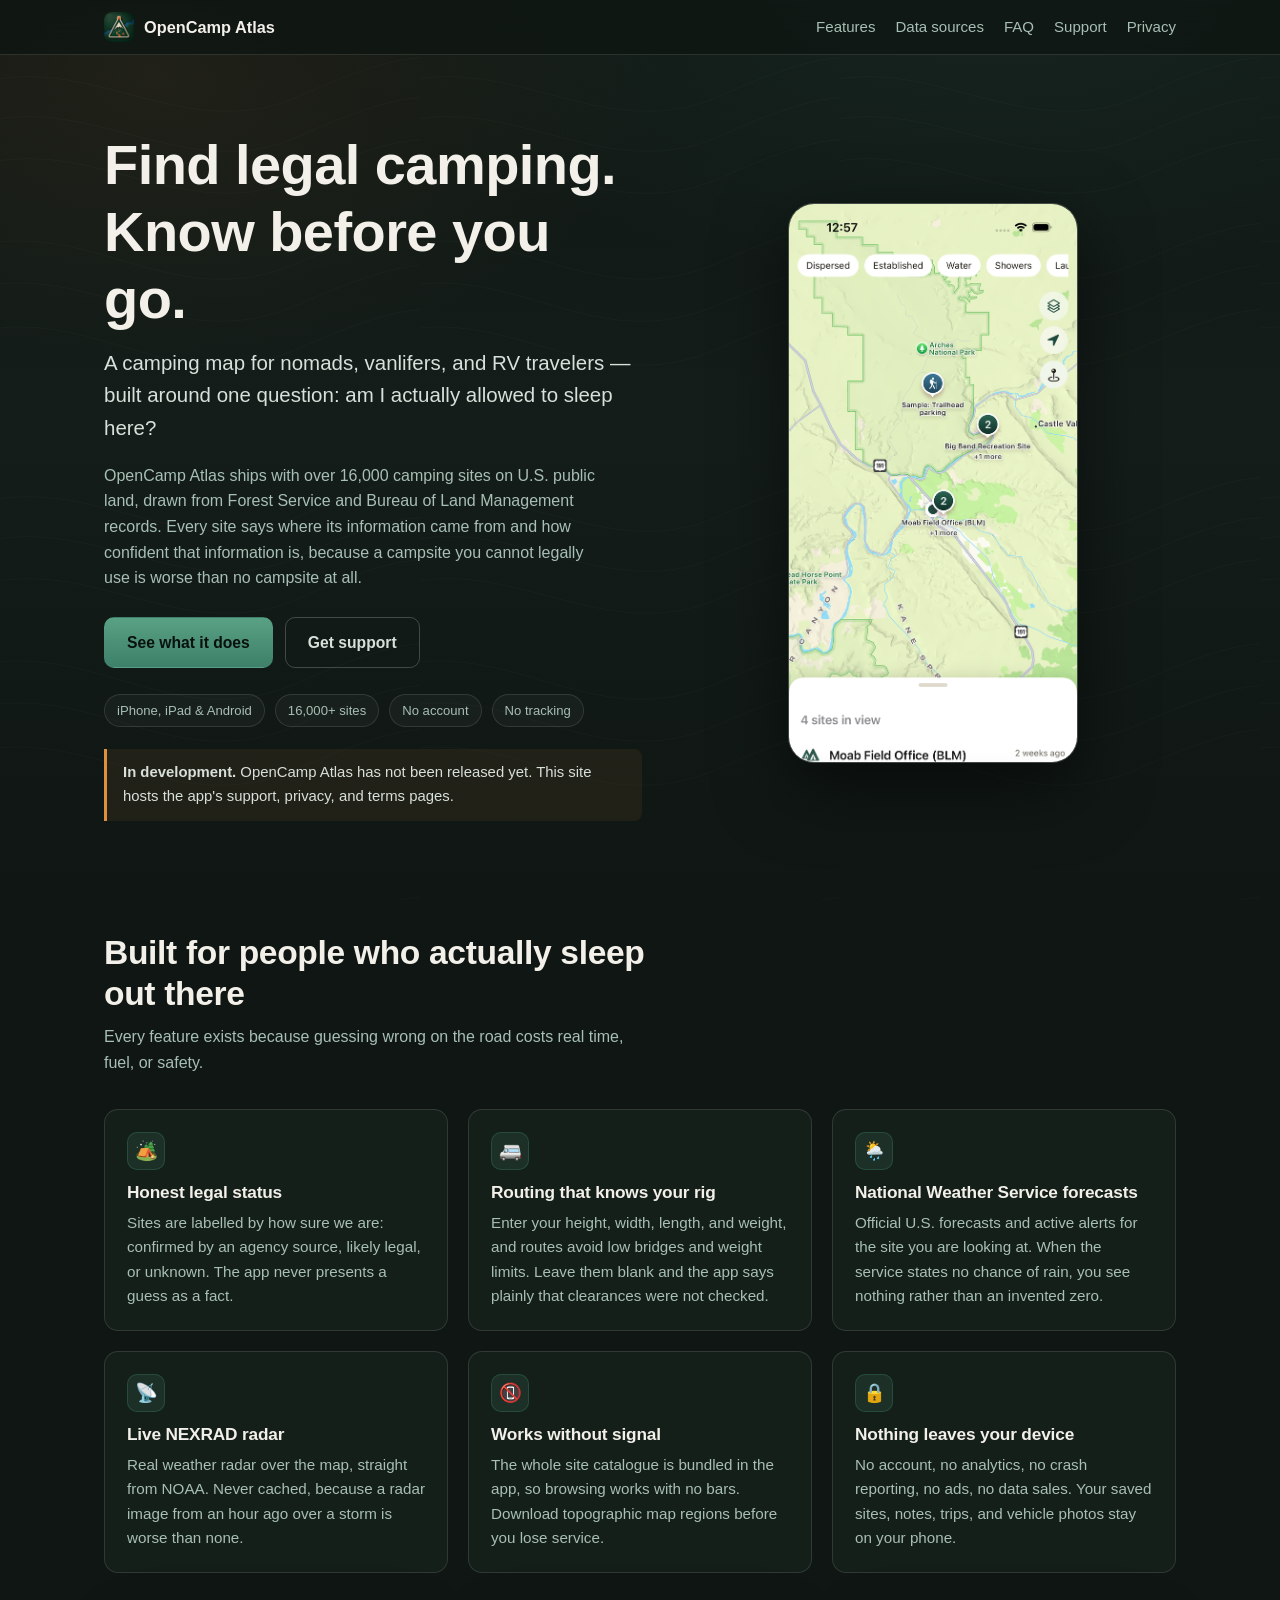
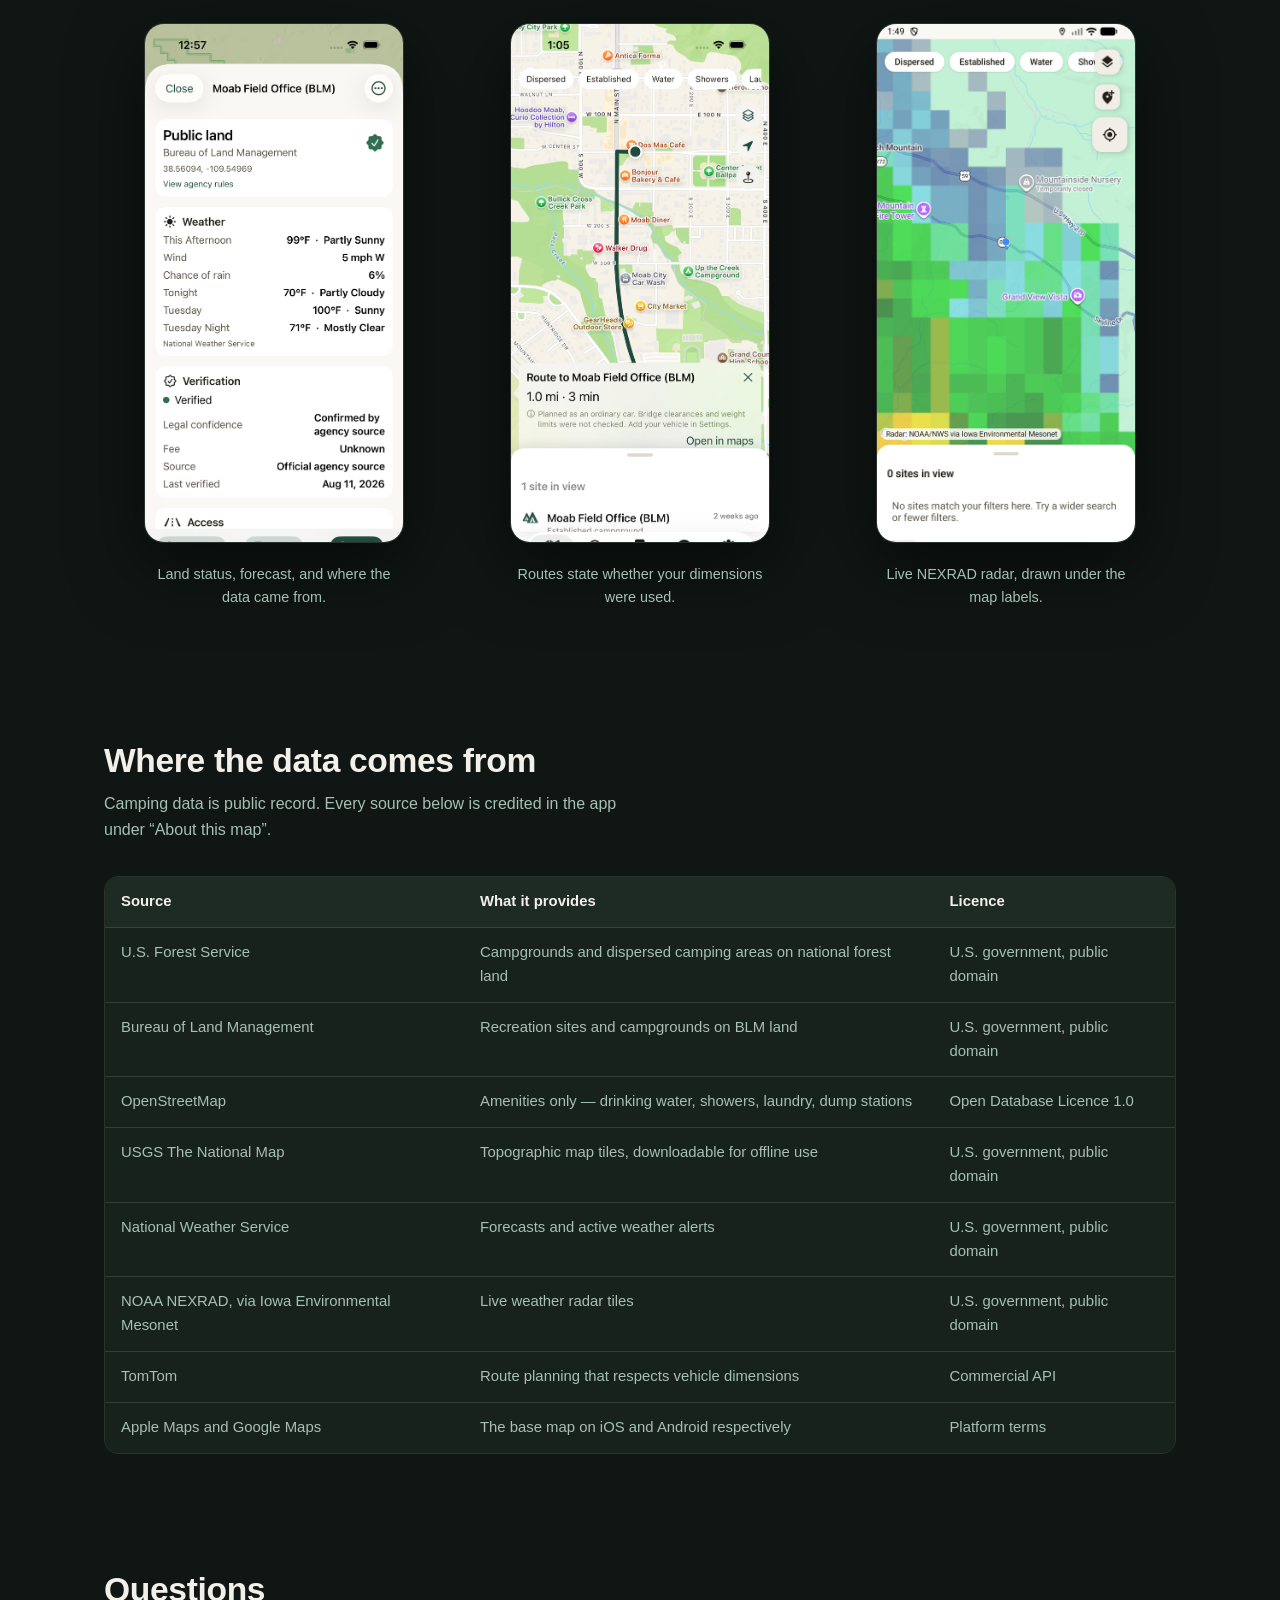
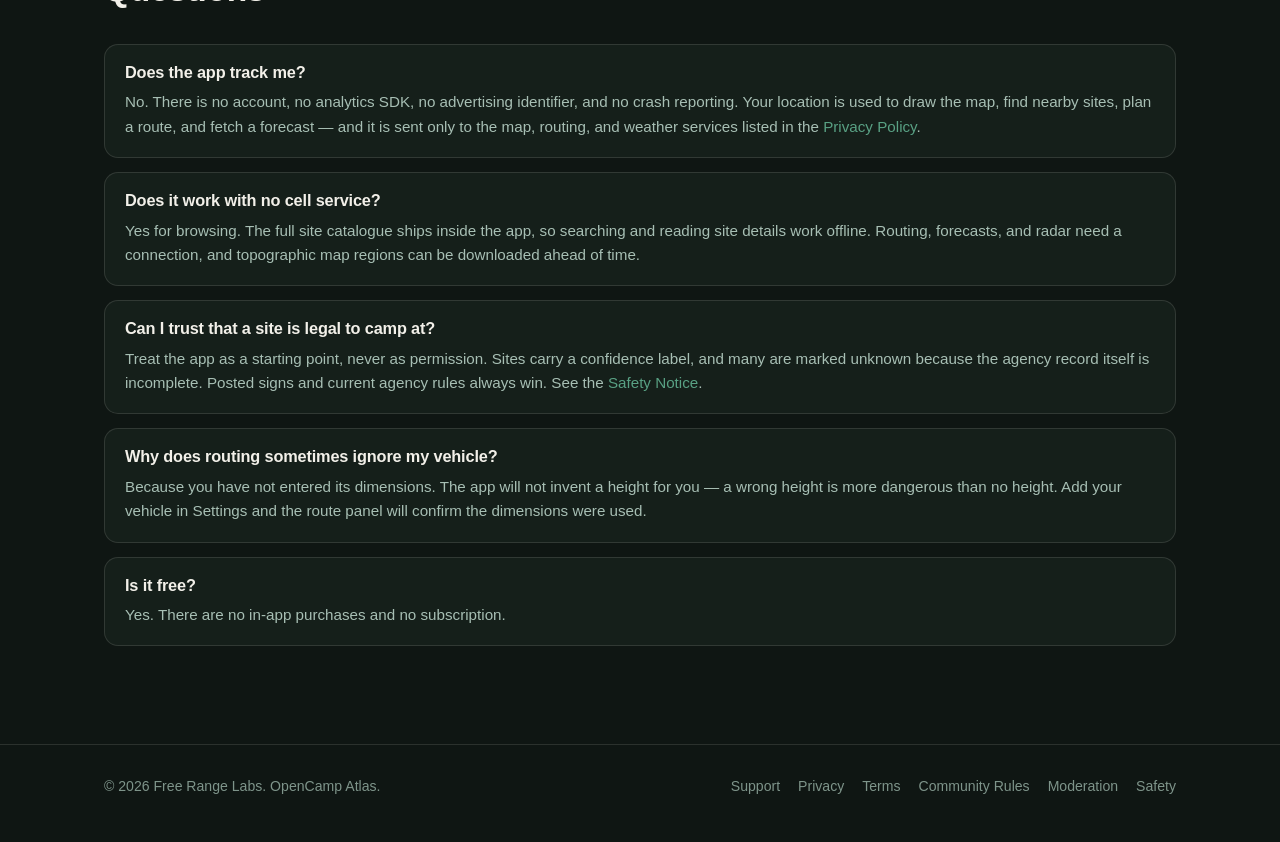
==== index.html @ 9083b492 "Public site for OpenCamp Atlas Marketing, support, privacy, terms, community rules, moderation, and " ====
<!doctype html>
<html lang="en">
  <head>
    <meta charset="utf-8">
    <meta name="viewport" content="width=device-width, initial-scale=1">
    <title>OpenCamp Atlas — Find legal camping. Know before you go.</title>
    <meta name="description" content="OpenCamp Atlas maps over 16,000 dispersed and established camping sites on U.S. public land, with vehicle-aware routing, National Weather Service forecasts, live NEXRAD radar, and offline maps. No account, no tracking.">
    <meta property="og:title" content="OpenCamp Atlas — Find legal camping. Know before you go.">
    <meta property="og:description" content="Over 16,000 camping sites on U.S. public land, with vehicle-aware routing, NWS forecasts, live radar, and offline maps. No account, no tracking.">
    <meta property="og:type" content="website">
    <meta property="og:url" content="https://noktirnal42.github.io/opencamp-atlas/">
    <meta property="og:image" content="https://noktirnal42.github.io/opencamp-atlas/assets/og-image.png">
    <meta name="twitter:card" content="summary_large_image">
    <link rel="icon" type="image/png" sizes="32x32" href="assets/favicon.png">
    <link rel="apple-touch-icon" href="assets/apple-touch-icon.png">
    <link rel="stylesheet" href="styles.css">
  </head>
  <body>
    <header class="site-header">
      <nav class="nav" aria-label="Primary">
        <a class="brand" href="index.html">
          <img src="assets/app-icon-rounded.png" alt="" width="30" height="30">
          <span>OpenCamp Atlas</span>
        </a>
        <div class="nav-links">
          <a href="#features">Features</a>
          <a href="#data">Data sources</a>
          <a href="#faq">FAQ</a>
          <a href="support.html">Support</a>
          <a href="privacy.html">Privacy</a>
        </div>
      </nav>
    </header>

    <main>
      <section class="hero">
        <div class="wrap hero-grid">
          <div>
            <h1>Find legal camping.<br>Know before you go.</h1>
            <p class="hero-sub">A camping map for nomads, vanlifers, and RV travelers — built around one question: am I actually allowed to sleep here?</p>
            <p class="hero-copy">
              OpenCamp Atlas ships with over 16,000 camping sites on U.S. public land, drawn from
              Forest Service and Bureau of Land Management records. Every site says where its
              information came from and how confident that information is, because a campsite
              you cannot legally use is worse than no campsite at all.
            </p>
            <div class="cta-row">
              <a class="primary-button" href="#features">See what it does</a>
              <a class="secondary-button" href="support.html">Get support</a>
            </div>
            <div class="hero-facts" aria-label="Highlights">
              <span>iPhone, iPad &amp; Android</span>
              <span>16,000+ sites</span>
              <span>No account</span>
              <span>No tracking</span>
            </div>
            <p class="status-note">
              <strong>In development.</strong> OpenCamp Atlas has not been released yet.
              This site hosts the app's support, privacy, and terms pages.
            </p>
          </div>
          <div class="shot-stack">
            <img class="shot" src="assets/screen-map.png" alt="The OpenCamp Atlas map showing clustered camping sites near Moab, Utah." width="603" height="1311" loading="eager">
          </div>
        </div>
      </section>

      <section id="features">
        <div class="wrap">
          <div class="section-head">
            <h2>Built for people who actually sleep out there</h2>
            <p>Every feature exists because guessing wrong on the road costs real time, fuel, or safety.</p>
          </div>
          <div class="feature-grid">
            <article class="feature">
              <div class="feature-icon" aria-hidden="true">🏕️</div>
              <h3>Honest legal status</h3>
              <p>Sites are labelled by how sure we are: confirmed by an agency source, likely legal, or unknown. The app never presents a guess as a fact.</p>
            </article>
            <article class="feature">
              <div class="feature-icon" aria-hidden="true">🚐</div>
              <h3>Routing that knows your rig</h3>
              <p>Enter your height, width, length, and weight, and routes avoid low bridges and weight limits. Leave them blank and the app says plainly that clearances were not checked.</p>
            </article>
            <article class="feature">
              <div class="feature-icon" aria-hidden="true">🌦️</div>
              <h3>National Weather Service forecasts</h3>
              <p>Official U.S. forecasts and active alerts for the site you are looking at. When the service states no chance of rain, you see nothing rather than an invented zero.</p>
            </article>
            <article class="feature">
              <div class="feature-icon" aria-hidden="true">📡</div>
              <h3>Live NEXRAD radar</h3>
              <p>Real weather radar over the map, straight from NOAA. Never cached, because a radar image from an hour ago over a storm is worse than none.</p>
            </article>
            <article class="feature">
              <div class="feature-icon" aria-hidden="true">📵</div>
              <h3>Works without signal</h3>
              <p>The whole site catalogue is bundled in the app, so browsing works with no bars. Download topographic map regions before you lose service.</p>
            </article>
            <article class="feature">
              <div class="feature-icon" aria-hidden="true">🔒</div>
              <h3>Nothing leaves your device</h3>
              <p>No account, no analytics, no crash reporting, no ads, no data sales. Your saved sites, notes, trips, and vehicle photos stay on your phone.</p>
            </article>
          </div>

          <div class="shot-row">
            <figure class="shot-item">
              <img src="assets/screen-detail.png" alt="Site detail showing Bureau of Land Management status, a National Weather Service forecast, and verification information." width="603" height="1311" loading="lazy">
              <figcaption>Land status, forecast, and where the data came from.</figcaption>
            </figure>
            <figure class="shot-item">
              <img src="assets/screen-route.png" alt="A planned route drawn on the map with distance, travel time, and a note about vehicle dimensions." width="603" height="1311" loading="lazy">
              <figcaption>Routes state whether your dimensions were used.</figcaption>
            </figure>
            <figure class="shot-item">
              <img src="assets/screen-radar.png" alt="Live NEXRAD weather radar drawn over the map during a storm, with roads and place names still readable underneath." width="540" height="1200" loading="lazy">
              <figcaption>Live NEXRAD radar, drawn under the map labels.</figcaption>
            </figure>
          </div>
        </div>
      </section>

      <section id="data">
        <div class="wrap">
          <div class="section-head">
            <h2>Where the data comes from</h2>
            <p>Camping data is public record. Every source below is credited in the app under “About this map”.</p>
          </div>
          <div class="table-scroll">
            <table>
              <thead>
                <tr><th>Source</th><th>What it provides</th><th>Licence</th></tr>
              </thead>
              <tbody>
                <tr>
                  <td>U.S. Forest Service</td>
                  <td>Campgrounds and dispersed camping areas on national forest land</td>
                  <td>U.S. government, public domain</td>
                </tr>
                <tr>
                  <td>Bureau of Land Management</td>
                  <td>Recreation sites and campgrounds on BLM land</td>
                  <td>U.S. government, public domain</td>
                </tr>
                <tr>
                  <td>OpenStreetMap</td>
                  <td>Amenities only — drinking water, showers, laundry, dump stations</td>
                  <td>Open Database Licence 1.0</td>
                </tr>
                <tr>
                  <td>USGS The National Map</td>
                  <td>Topographic map tiles, downloadable for offline use</td>
                  <td>U.S. government, public domain</td>
                </tr>
                <tr>
                  <td>National Weather Service</td>
                  <td>Forecasts and active weather alerts</td>
                  <td>U.S. government, public domain</td>
                </tr>
                <tr>
                  <td>NOAA NEXRAD, via Iowa Environmental Mesonet</td>
                  <td>Live weather radar tiles</td>
                  <td>U.S. government, public domain</td>
                </tr>
                <tr>
                  <td>TomTom</td>
                  <td>Route planning that respects vehicle dimensions</td>
                  <td>Commercial API</td>
                </tr>
                <tr>
                  <td>Apple Maps and Google Maps</td>
                  <td>The base map on iOS and Android respectively</td>
                  <td>Platform terms</td>
                </tr>
              </tbody>
            </table>
          </div>
        </div>
      </section>

      <section id="faq">
        <div class="wrap">
          <div class="section-head">
            <h2>Questions</h2>
          </div>
          <div class="faq-list">
            <article class="faq-item">
              <h3>Does the app track me?</h3>
              <p>No. There is no account, no analytics SDK, no advertising identifier, and no crash reporting. Your location is used to draw the map, find nearby sites, plan a route, and fetch a forecast — and it is sent only to the map, routing, and weather services listed in the <a href="privacy.html">Privacy Policy</a>.</p>
            </article>
            <article class="faq-item">
              <h3>Does it work with no cell service?</h3>
              <p>Yes for browsing. The full site catalogue ships inside the app, so searching and reading site details work offline. Routing, forecasts, and radar need a connection, and topographic map regions can be downloaded ahead of time.</p>
            </article>
            <article class="faq-item">
              <h3>Can I trust that a site is legal to camp at?</h3>
              <p>Treat the app as a starting point, never as permission. Sites carry a confidence label, and many are marked unknown because the agency record itself is incomplete. Posted signs and current agency rules always win. See the <a href="safety.html">Safety Notice</a>.</p>
            </article>
            <article class="faq-item">
              <h3>Why does routing sometimes ignore my vehicle?</h3>
              <p>Because you have not entered its dimensions. The app will not invent a height for you — a wrong height is more dangerous than no height. Add your vehicle in Settings and the route panel will confirm the dimensions were used.</p>
            </article>
            <article class="faq-item">
              <h3>Is it free?</h3>
              <p>Yes. There are no in-app purchases and no subscription.</p>
            </article>
          </div>
        </div>
      </section>
    </main>

    <footer class="footer">
      <div class="footer-inner">
        <p>© 2026 Free Range Labs. OpenCamp Atlas.</p>
        <div class="footer-links">
          <a href="support.html">Support</a>
          <a href="privacy.html">Privacy</a>
          <a href="terms.html">Terms</a>
          <a href="community-rules.html">Community Rules</a>
          <a href="moderation.html">Moderation</a>
          <a href="safety.html">Safety</a>
        </div>
      </div>
    </footer>
  </body>
</html>
---- styles.css ----
/* OpenCamp Atlas — public site.
   Palette mirrors assets/brand/design-tokens.json in the app repo, so the
   site and the app stay recognisably the same product. */

:root {
  color-scheme: dark;

  --page: #0f1613;
  --page-2: #141d19;
  --panel: rgba(24, 34, 29, 0.82);
  --panel-solid: #18221d;
  --panel-bright: #1e2a24;

  --ink: #f2f0e9;
  --soft: #d8e0da;
  --muted: #a7bfb4;
  --faint: #7e948a;

  --line: rgba(242, 240, 233, 0.12);
  --line-strong: rgba(242, 240, 233, 0.22);

  --brand: #3e8069;
  --brand-bright: #59a184;
  --accent: #e08f3f;
  --accent-bright: #f0a558;
  --river: #5c93ac;
  --danger: #d9584a;

  --shadow: 0 24px 70px rgba(0, 0, 0, 0.5);
  --radius: 14px;
  --max: 1120px;
}

* { box-sizing: border-box; }

html {
  scroll-behavior: smooth;
  background: var(--page);
}

body {
  margin: 0;
  font-family: -apple-system, BlinkMacSystemFont, "SF Pro Text", "Segoe UI", Roboto, sans-serif;
  color: var(--ink);
  line-height: 1.6;
  background:
    radial-gradient(1200px 600px at 78% -8%, rgba(62, 128, 105, 0.16), transparent 60%),
    radial-gradient(900px 500px at 12% 8%, rgba(224, 143, 63, 0.08), transparent 58%),
    linear-gradient(180deg, #0f1613 0%, #141d19 46%, #0f1613 100%);
  background-attachment: fixed;
}

/* Contour lines, echoing the topographic map in the app icon. */
body::before {
  content: "";
  position: fixed;
  inset: 0;
  pointer-events: none;
  z-index: 0;
  opacity: 0.5;
  background-image: url("data:image/svg+xml;utf8,\
<svg xmlns='http://www.w3.org/2000/svg' width='420' height='420' viewBox='0 0 420 420'>\
<g fill='none' stroke='%23f2f0e9' stroke-opacity='0.045' stroke-width='1'>\
<path d='M-40 90 C 80 40, 180 150, 300 96 S 470 40, 520 120'/>\
<path d='M-40 130 C 80 80, 180 190, 300 136 S 470 80, 520 160'/>\
<path d='M-40 172 C 80 122, 180 232, 300 178 S 470 122, 520 202'/>\
<path d='M-40 250 C 90 210, 170 320, 300 262 S 470 210, 520 288'/>\
<path d='M-40 292 C 90 252, 170 362, 300 304 S 470 252, 520 330'/>\
<path d='M-40 336 C 90 296, 170 406, 300 348 S 470 296, 520 374'/>\
</g></svg>");
}

main, .site-header, .footer { position: relative; z-index: 1; }

a { color: var(--brand-bright); text-decoration: none; }
a:hover { color: var(--accent-bright); }

h1, h2, h3 { line-height: 1.2; letter-spacing: -0.01em; }

.wrap { max-width: var(--max); margin: 0 auto; padding: 0 24px; }

/* ---------- header ---------- */

.site-header {
  position: sticky;
  top: 0;
  backdrop-filter: blur(14px);
  background: rgba(15, 22, 19, 0.82);
  border-bottom: 1px solid var(--line);
}

.nav {
  max-width: var(--max);
  margin: 0 auto;
  padding: 12px 24px;
  display: flex;
  align-items: center;
  justify-content: space-between;
  gap: 16px;
  flex-wrap: wrap;
}

.brand {
  display: flex;
  align-items: center;
  gap: 10px;
  color: var(--ink);
  font-weight: 650;
  font-size: 1.02rem;
}

.brand img { border-radius: 8px; }

.nav-links { display: flex; gap: 20px; flex-wrap: wrap; }
.nav-links a { color: var(--muted); font-size: 0.94rem; }
.nav-links a:hover { color: var(--ink); }

/* ---------- hero ---------- */

.hero { padding: 76px 0 40px; }

.hero-grid {
  display: grid;
  grid-template-columns: 1.05fr 0.95fr;
  gap: 48px;
  align-items: center;
}

.hero h1 {
  margin: 0 0 14px;
  font-size: clamp(2.4rem, 5vw, 3.5rem);
  font-weight: 700;
}

.hero-sub {
  margin: 0 0 18px;
  font-size: 1.28rem;
  color: var(--soft);
}

.hero-copy { margin: 0 0 26px; color: var(--muted); max-width: 56ch; }

.cta-row { display: flex; gap: 12px; flex-wrap: wrap; margin-bottom: 26px; }

.primary-button, .secondary-button {
  display: inline-block;
  padding: 12px 22px;
  border-radius: 10px;
  font-weight: 600;
  font-size: 0.98rem;
  border: 1px solid transparent;
}

.primary-button {
  background: linear-gradient(180deg, var(--brand-bright), var(--brand));
  color: #08110d;
}
.primary-button:hover { color: #08110d; filter: brightness(1.08); }

.secondary-button { border-color: var(--line-strong); color: var(--soft); }
.secondary-button:hover { border-color: var(--brand-bright); color: var(--ink); }

.hero-facts { display: flex; gap: 10px; flex-wrap: wrap; }

.hero-facts span {
  font-size: 0.82rem;
  color: var(--muted);
  border: 1px solid var(--line);
  border-radius: 999px;
  padding: 5px 12px;
  background: rgba(242, 240, 233, 0.03);
}

.status-note {
  margin-top: 22px;
  padding: 12px 16px;
  border-left: 3px solid var(--accent);
  background: rgba(224, 143, 63, 0.08);
  border-radius: 0 8px 8px 0;
  color: var(--soft);
  font-size: 0.93rem;
}

/* ---------- phone shots ---------- */

.shot-stack { position: relative; display: flex; justify-content: center; }

.shot {
  width: 100%;
  max-width: 290px;
  /* A full phone capture is ~2.2x taller than it is wide, which pushes the
     hero far past the fold. Crop from the top instead of shrinking it. */
  max-height: 560px;
  object-fit: cover;
  object-position: top;
  border-radius: 26px;
  border: 1px solid var(--line-strong);
  box-shadow: var(--shadow);
  display: block;
}

.shot-row {
  display: grid;
  grid-template-columns: repeat(auto-fit, minmax(190px, 1fr));
  gap: 26px;
  margin-top: 34px;
}

.shot-item { text-align: center; }
.shot-item img {
  width: 100%;
  max-height: 520px;
  object-fit: cover;
  object-position: top;
  border-radius: 20px;
  border: 1px solid var(--line);
  box-shadow: var(--shadow);
}
.shot-item figcaption { margin-top: 12px; color: var(--muted); font-size: 0.9rem; }

/* ---------- sections ---------- */

section { padding: 58px 0; }

.section-head { max-width: 62ch; margin-bottom: 34px; }
.section-head h2 { margin: 0 0 10px; font-size: clamp(1.6rem, 3vw, 2.1rem); }
.section-head p { margin: 0; color: var(--muted); }

.feature-grid {
  display: grid;
  grid-template-columns: repeat(auto-fit, minmax(268px, 1fr));
  gap: 20px;
}

.feature {
  background: var(--panel);
  border: 1px solid var(--line);
  border-radius: var(--radius);
  padding: 22px;
}

.feature h3 { margin: 12px 0 8px; font-size: 1.08rem; }
.feature p { margin: 0; color: var(--muted); font-size: 0.95rem; }

.feature-icon {
  width: 38px;
  height: 38px;
  border-radius: 10px;
  display: grid;
  place-items: center;
  background: rgba(62, 128, 105, 0.18);
  border: 1px solid rgba(62, 128, 105, 0.35);
  font-size: 1.15rem;
}

/* ---------- data source table ---------- */

.table-scroll { overflow-x: auto; border-radius: var(--radius); border: 1px solid var(--line); }

table { border-collapse: collapse; width: 100%; min-width: 620px; background: var(--panel-solid); }

th, td {
  text-align: left;
  padding: 13px 16px;
  border-bottom: 1px solid var(--line);
  font-size: 0.93rem;
  vertical-align: top;
}

th { color: var(--ink); font-weight: 620; background: var(--panel-bright); }
td { color: var(--muted); }
tr:last-child td { border-bottom: none; }

/* ---------- FAQ ---------- */

.faq-list { display: grid; gap: 14px; }

.faq-item {
  background: var(--panel);
  border: 1px solid var(--line);
  border-radius: var(--radius);
  padding: 18px 20px;
}

.faq-item h3 { margin: 0 0 8px; font-size: 1.02rem; }
.faq-item p { margin: 0; color: var(--muted); font-size: 0.95rem; }

/* ---------- legal pages ---------- */

.legal-main { max-width: 780px; margin: 0 auto; padding: 54px 24px 30px; }
.legal-main h1 { font-size: clamp(1.9rem, 4vw, 2.5rem); margin: 0 0 8px; }
.legal-main h2 { margin: 40px 0 12px; font-size: 1.32rem; border-bottom: 1px solid var(--line); padding-bottom: 8px; }
.legal-main h3 { margin: 26px 0 8px; font-size: 1.06rem; color: var(--soft); }
.legal-main p, .legal-main li { color: var(--soft); }
.legal-main li { margin-bottom: 7px; }
.legal-main code {
  background: rgba(242, 240, 233, 0.08);
  padding: 2px 6px;
  border-radius: 5px;
  font-size: 0.9em;
}
.legal-main table { min-width: 0; }
.legal-main blockquote {
  margin: 18px 0;
  padding: 12px 18px;
  border-left: 3px solid var(--brand);
  background: rgba(62, 128, 105, 0.1);
  border-radius: 0 8px 8px 0;
}

.doc-meta {
  color: var(--faint);
  font-size: 0.9rem;
  margin: 0 0 26px;
  padding-bottom: 20px;
  border-bottom: 1px solid var(--line);
}

.doc-nav { display: flex; gap: 14px; flex-wrap: wrap; margin-bottom: 30px; }
.doc-nav a {
  font-size: 0.88rem;
  color: var(--muted);
  border: 1px solid var(--line);
  padding: 5px 12px;
  border-radius: 999px;
}
.doc-nav a:hover { border-color: var(--brand-bright); color: var(--ink); }
.doc-nav a[aria-current="page"] {
  border-color: var(--brand-bright);
  color: var(--ink);
  background: rgba(62, 128, 105, 0.16);
}

/* ---------- support ---------- */

.contact-card {
  background: var(--panel);
  border: 1px solid var(--line);
  border-radius: var(--radius);
  padding: 24px;
  margin-bottom: 22px;
}

.contact-card .email { font-size: 1.14rem; font-weight: 600; }

/* ---------- footer ---------- */

.footer {
  border-top: 1px solid var(--line);
  margin-top: 40px;
  padding: 30px 0 44px;
}

.footer-inner {
  max-width: var(--max);
  margin: 0 auto;
  padding: 0 24px;
  display: flex;
  justify-content: space-between;
  gap: 18px;
  flex-wrap: wrap;
  align-items: center;
}

.footer-links { display: flex; gap: 18px; flex-wrap: wrap; }
.footer-links a, .footer p { color: var(--faint); font-size: 0.88rem; }
.footer p { margin: 0; }

/* ---------- responsive ---------- */

@media (max-width: 860px) {
  .hero { padding: 46px 0 24px; }
  .hero-grid { grid-template-columns: 1fr; gap: 34px; }
  .nav { padding: 10px 18px; }
  .nav-links { gap: 14px; }
}

@media (prefers-reduced-motion: reduce) {
  html { scroll-behavior: auto; }
}
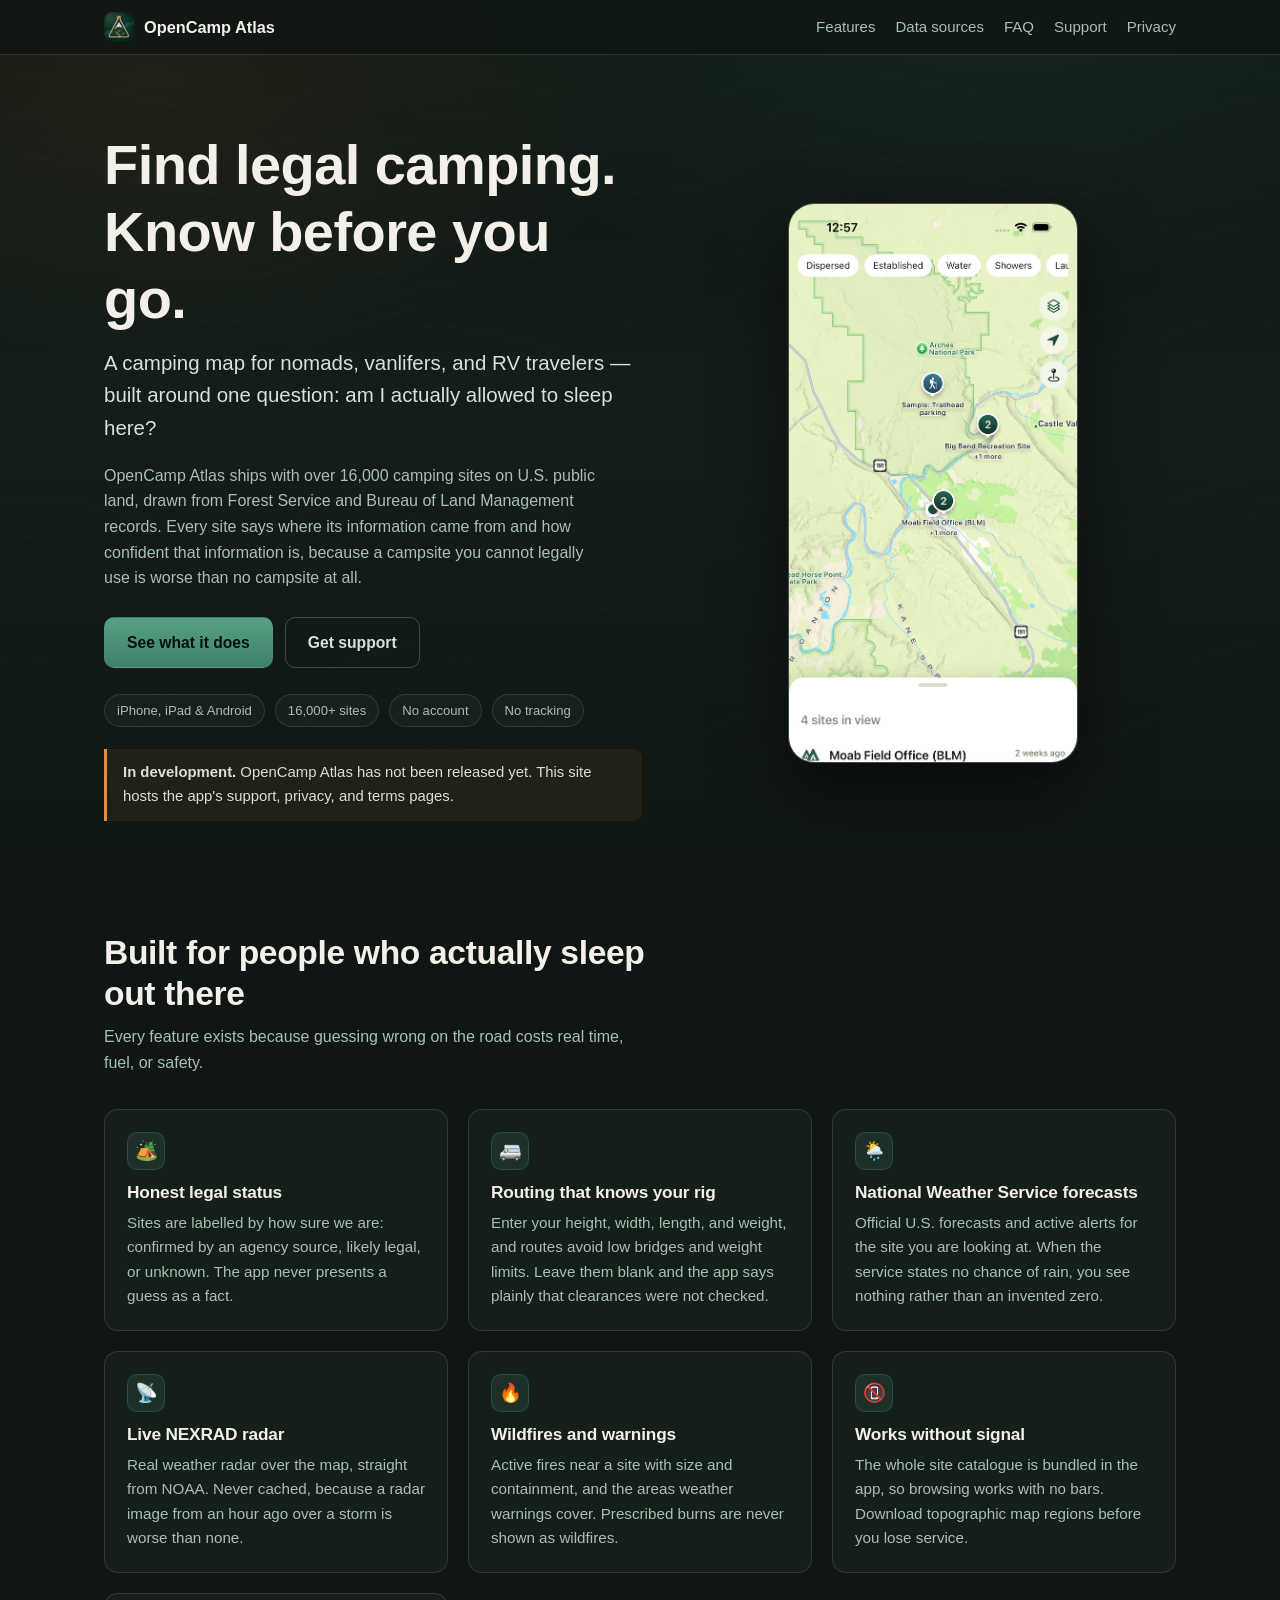
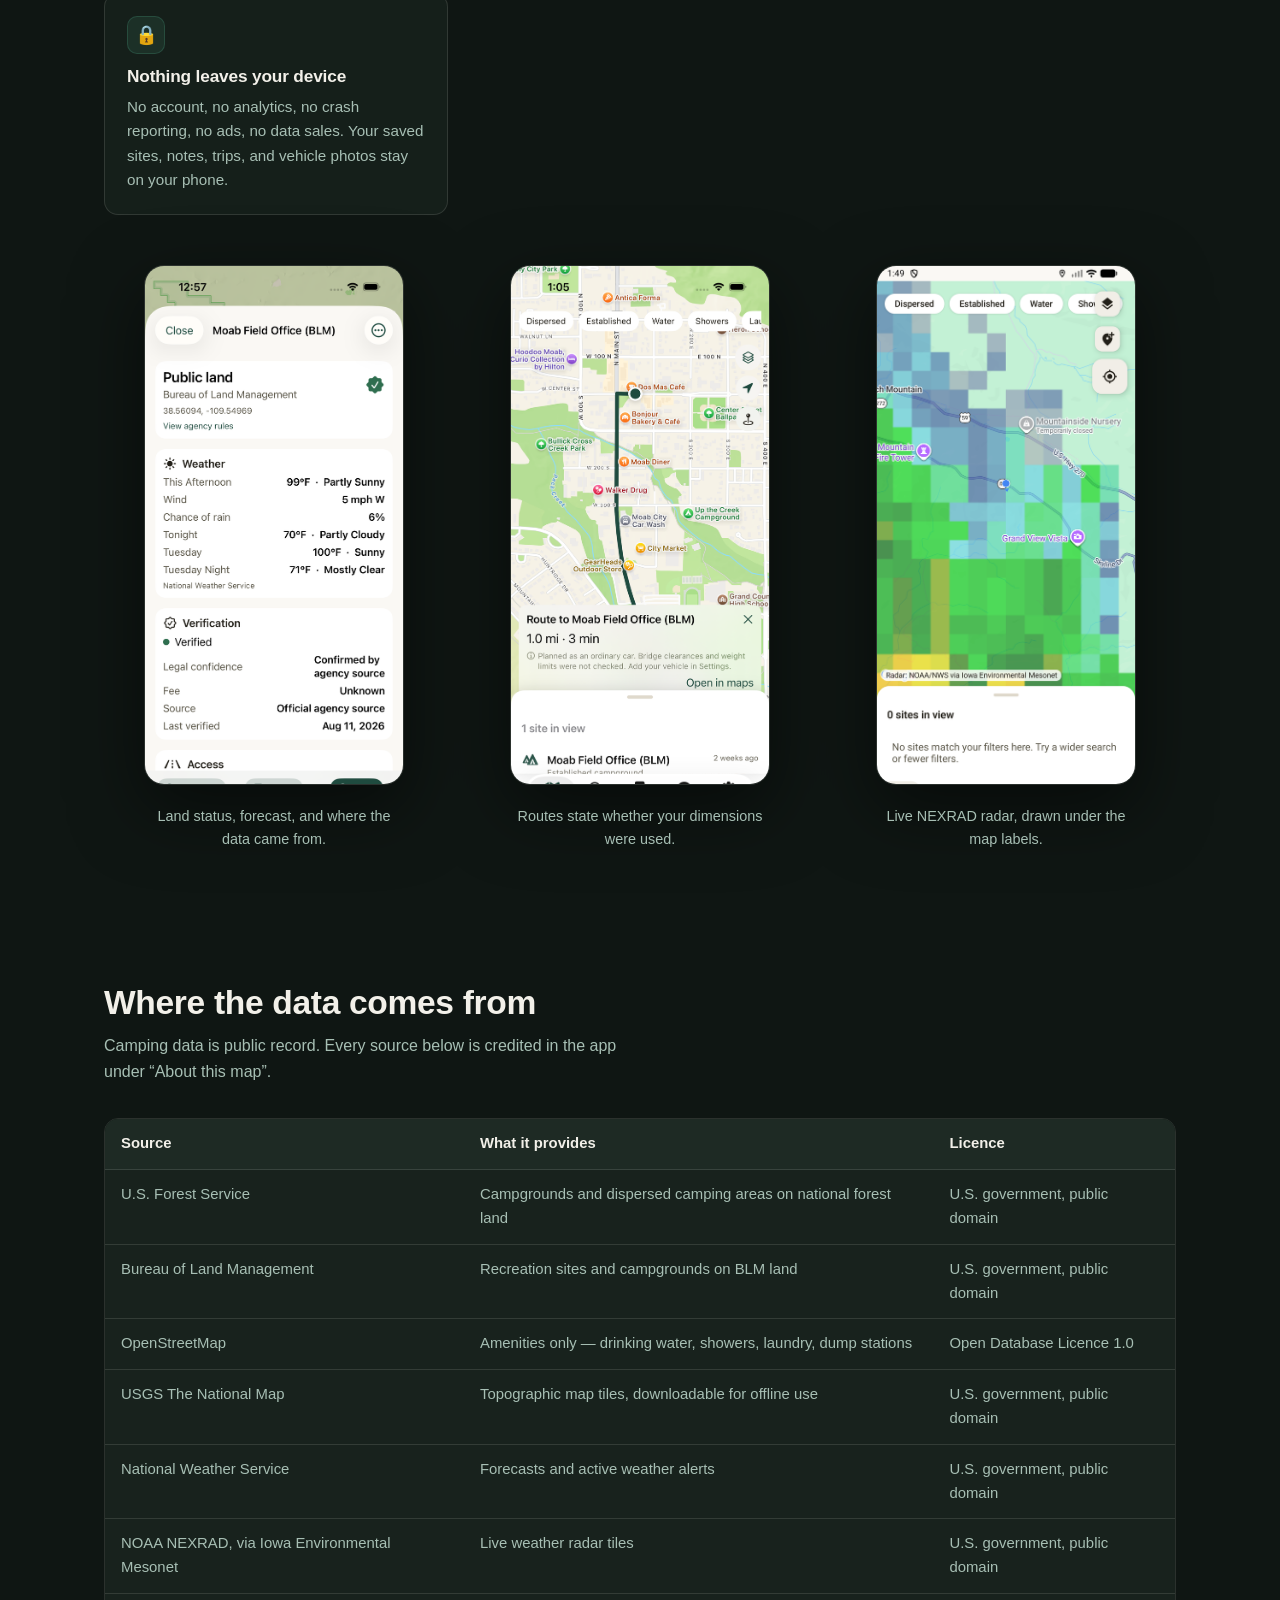
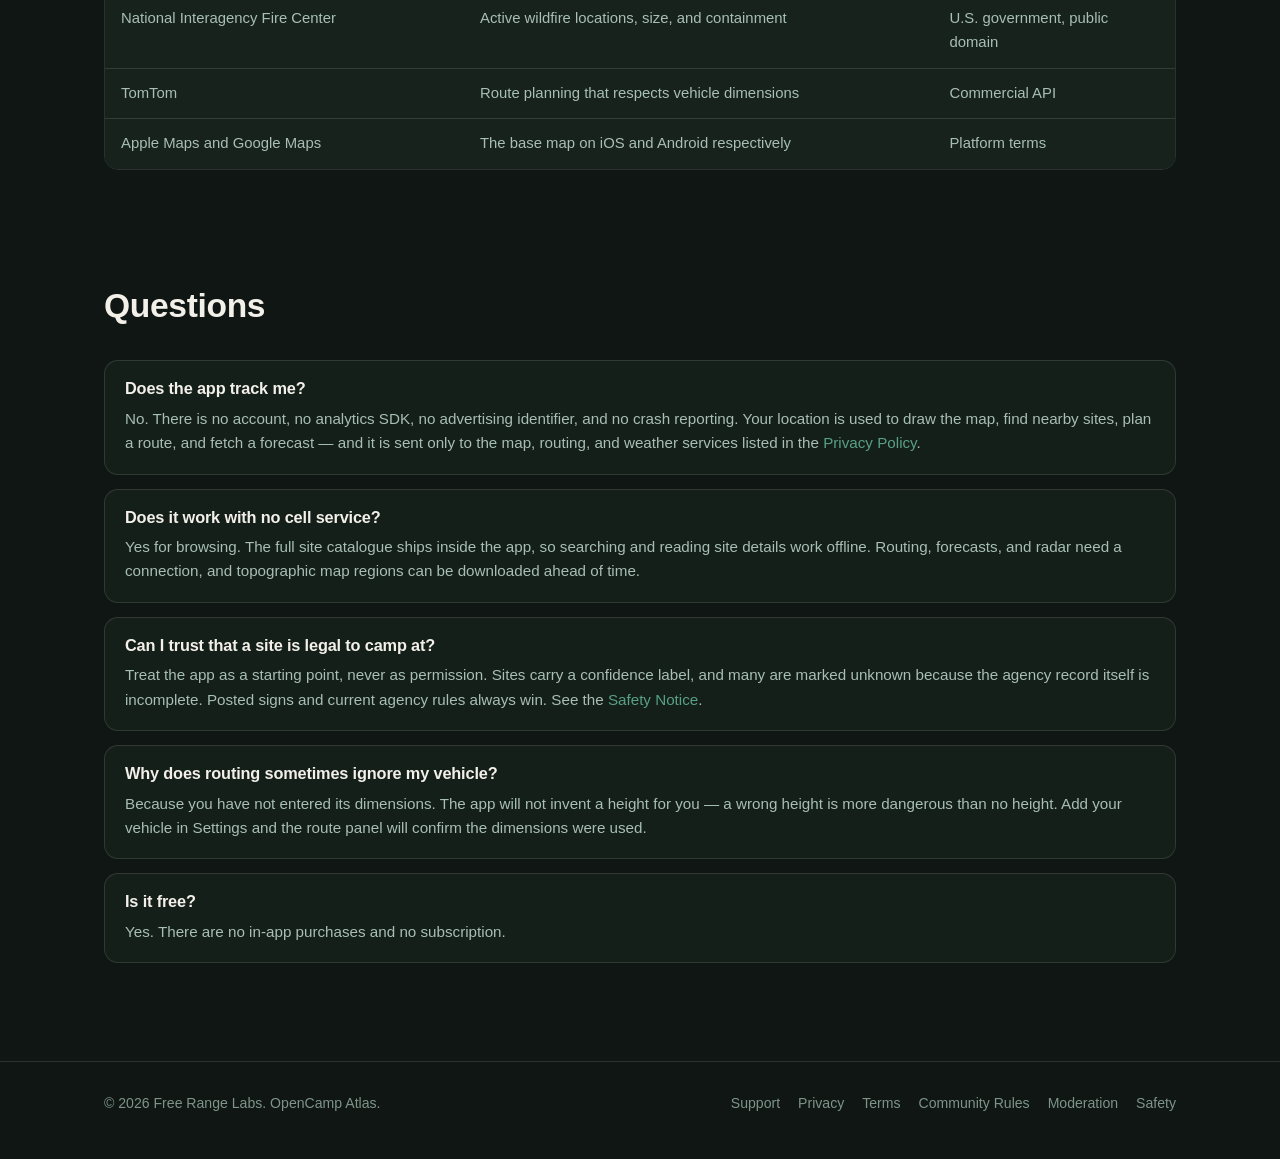
==== commit cc6fcad2: "Disclose wildfire data, and list it on the site The apps now contact the National Interagency Fire C" ====
--- a/index.html
+++ b/index.html
@@ -93,6 +93,11 @@
               <p>Real weather radar over the map, straight from NOAA. Never cached, because a radar image from an hour ago over a storm is worse than none.</p>
             </article>
             <article class="feature">
+              <div class="feature-icon" aria-hidden="true">🔥</div>
+              <h3>Wildfires and warnings</h3>
+              <p>Active fires near a site with size and containment, and the areas weather warnings cover. Prescribed burns are never shown as wildfires.</p>
+            </article>
+            <article class="feature">
               <div class="feature-icon" aria-hidden="true">📵</div>
               <h3>Works without signal</h3>
               <p>The whole site catalogue is bundled in the app, so browsing works with no bars. Download topographic map regions before you lose service.</p>
@@ -164,6 +169,11 @@
                   <td>U.S. government, public domain</td>
                 </tr>
                 <tr>
+                  <td>National Interagency Fire Center</td>
+                  <td>Active wildfire locations, size, and containment</td>
+                  <td>U.S. government, public domain</td>
+                </tr>
+                <tr>
                   <td>TomTom</td>
                   <td>Route planning that respects vehicle dimensions</td>
                   <td>Commercial API</td>
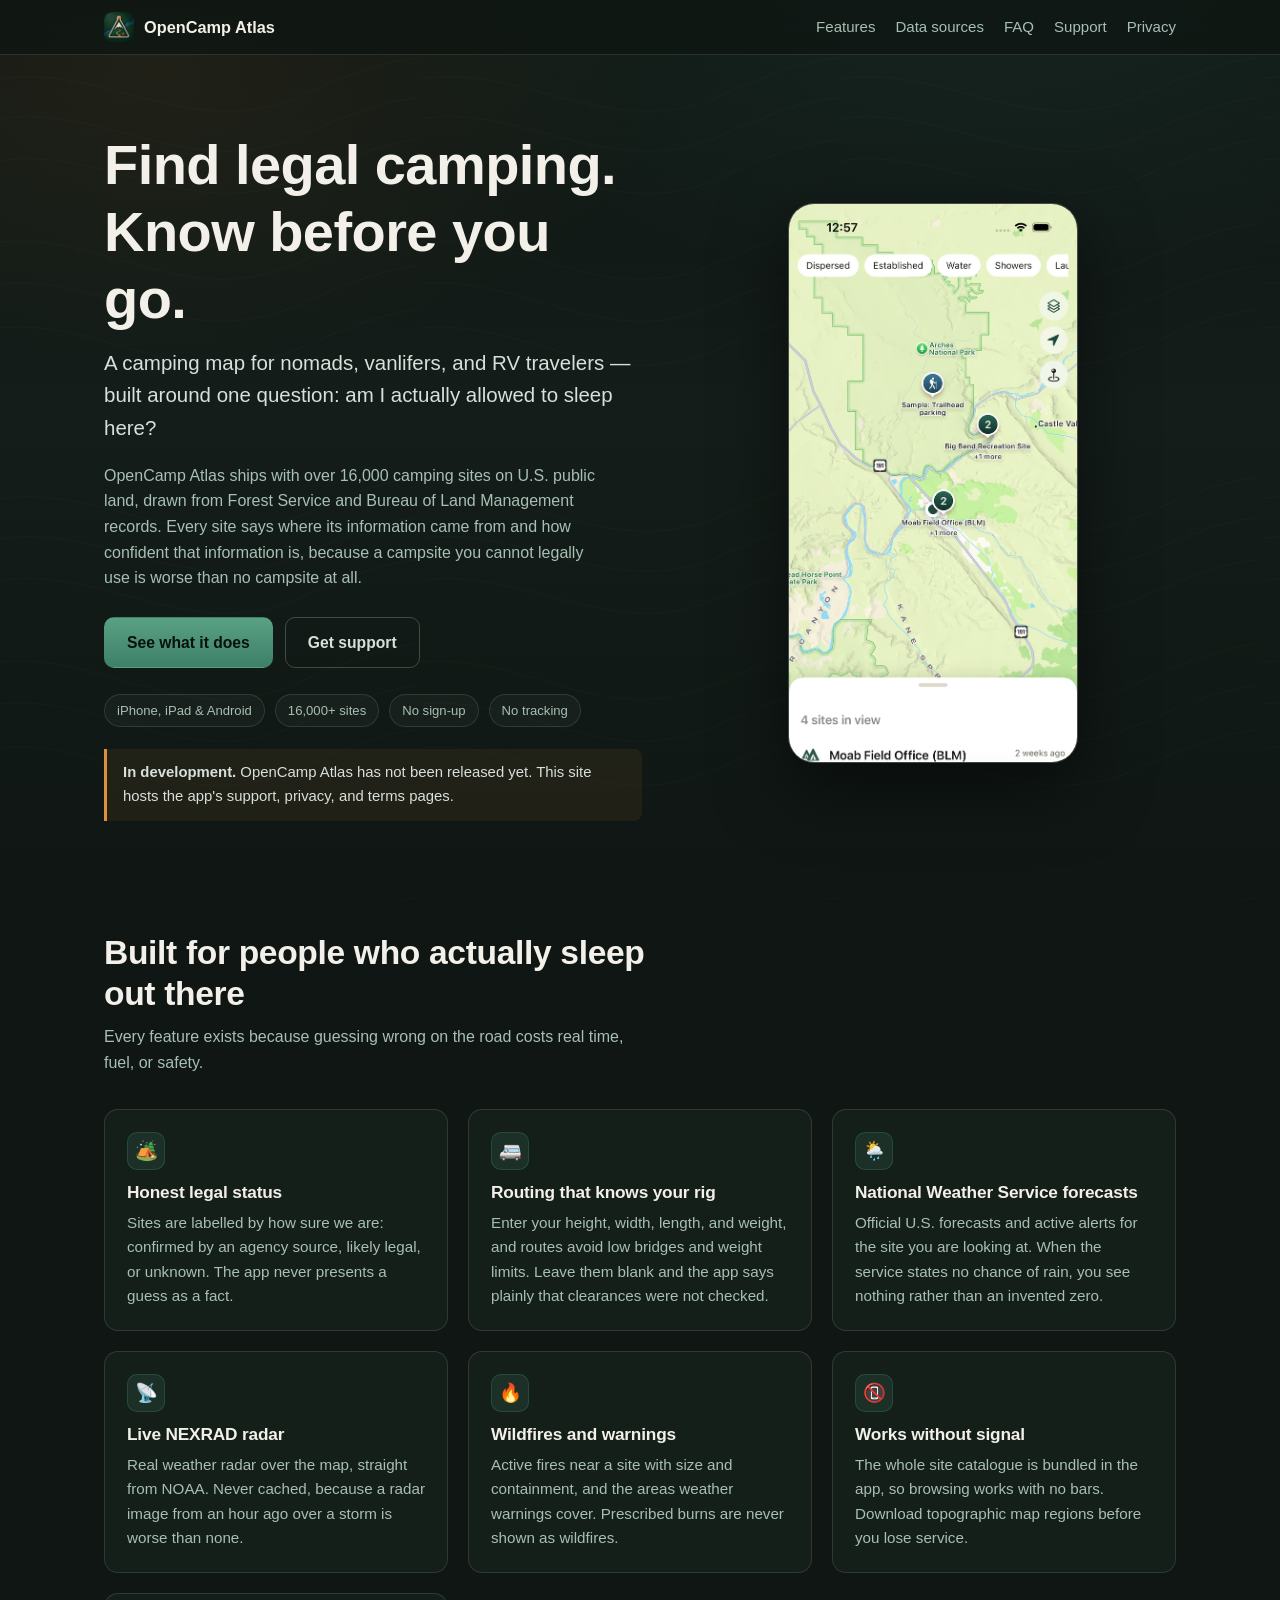
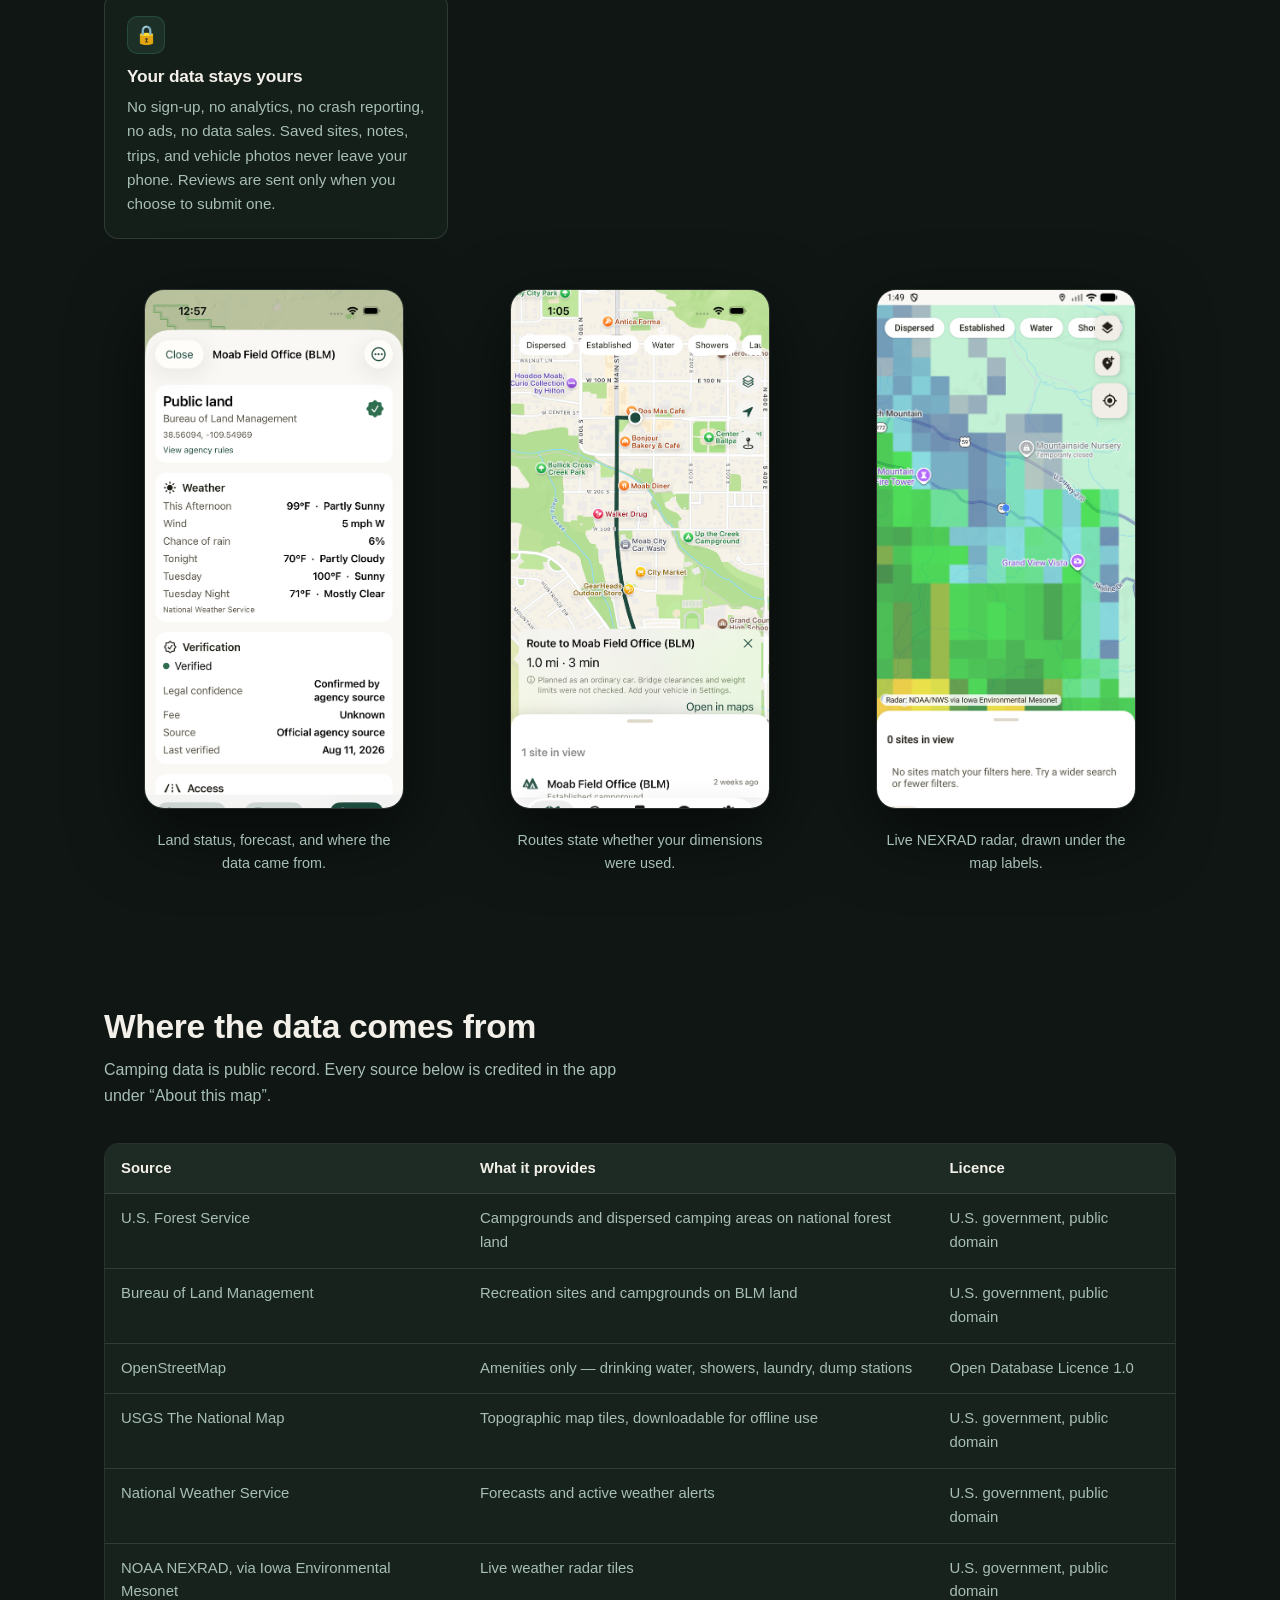
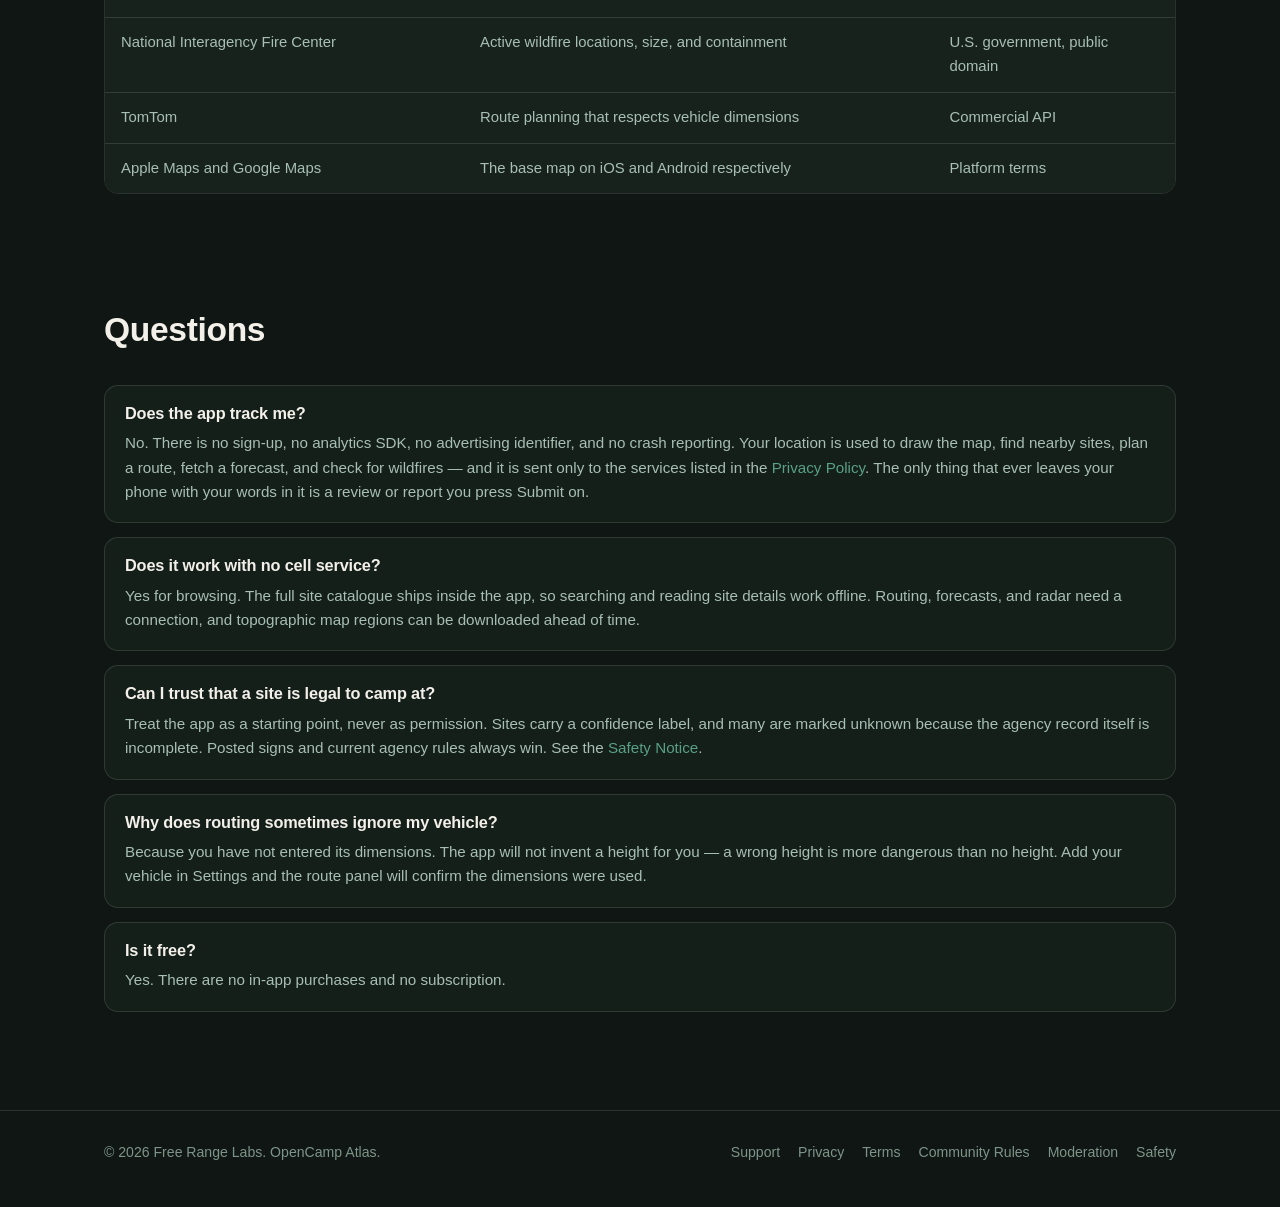
==== commit 01c41385: "Correct the privacy story now that submissions reach a server The policy said the app had no account" ====
--- a/index.html
+++ b/index.html
@@ -4,9 +4,9 @@
     <meta charset="utf-8">
     <meta name="viewport" content="width=device-width, initial-scale=1">
     <title>OpenCamp Atlas — Find legal camping. Know before you go.</title>
-    <meta name="description" content="OpenCamp Atlas maps over 16,000 dispersed and established camping sites on U.S. public land, with vehicle-aware routing, National Weather Service forecasts, live NEXRAD radar, and offline maps. No account, no tracking.">
+    <meta name="description" content="OpenCamp Atlas maps over 16,000 dispersed and established camping sites on U.S. public land, with vehicle-aware routing, National Weather Service forecasts, live NEXRAD radar, and offline maps. No sign-up, no tracking.">
     <meta property="og:title" content="OpenCamp Atlas — Find legal camping. Know before you go.">
-    <meta property="og:description" content="Over 16,000 camping sites on U.S. public land, with vehicle-aware routing, NWS forecasts, live radar, and offline maps. No account, no tracking.">
+    <meta property="og:description" content="Over 16,000 camping sites on U.S. public land, with vehicle-aware routing, NWS forecasts, live radar, and offline maps. No sign-up, no tracking.">
     <meta property="og:type" content="website">
     <meta property="og:url" content="https://noktirnal42.github.io/opencamp-atlas/">
     <meta property="og:image" content="https://noktirnal42.github.io/opencamp-atlas/assets/og-image.png">
@@ -51,7 +51,7 @@
             <div class="hero-facts" aria-label="Highlights">
               <span>iPhone, iPad &amp; Android</span>
               <span>16,000+ sites</span>
-              <span>No account</span>
+              <span>No sign-up</span>
               <span>No tracking</span>
             </div>
             <p class="status-note">
@@ -104,8 +104,8 @@
             </article>
             <article class="feature">
               <div class="feature-icon" aria-hidden="true">🔒</div>
-              <h3>Nothing leaves your device</h3>
-              <p>No account, no analytics, no crash reporting, no ads, no data sales. Your saved sites, notes, trips, and vehicle photos stay on your phone.</p>
+              <h3>Your data stays yours</h3>
+              <p>No sign-up, no analytics, no crash reporting, no ads, no data sales. Saved sites, notes, trips, and vehicle photos never leave your phone. Reviews are sent only when you choose to submit one.</p>
             </article>
           </div>
 
@@ -197,7 +197,7 @@
           <div class="faq-list">
             <article class="faq-item">
               <h3>Does the app track me?</h3>
-              <p>No. There is no account, no analytics SDK, no advertising identifier, and no crash reporting. Your location is used to draw the map, find nearby sites, plan a route, and fetch a forecast — and it is sent only to the map, routing, and weather services listed in the <a href="privacy.html">Privacy Policy</a>.</p>
+              <p>No. There is no sign-up, no analytics SDK, no advertising identifier, and no crash reporting. Your location is used to draw the map, find nearby sites, plan a route, fetch a forecast, and check for wildfires — and it is sent only to the services listed in the <a href="privacy.html">Privacy Policy</a>. The only thing that ever leaves your phone with your words in it is a review or report you press Submit on.</p>
             </article>
             <article class="faq-item">
               <h3>Does it work with no cell service?</h3>
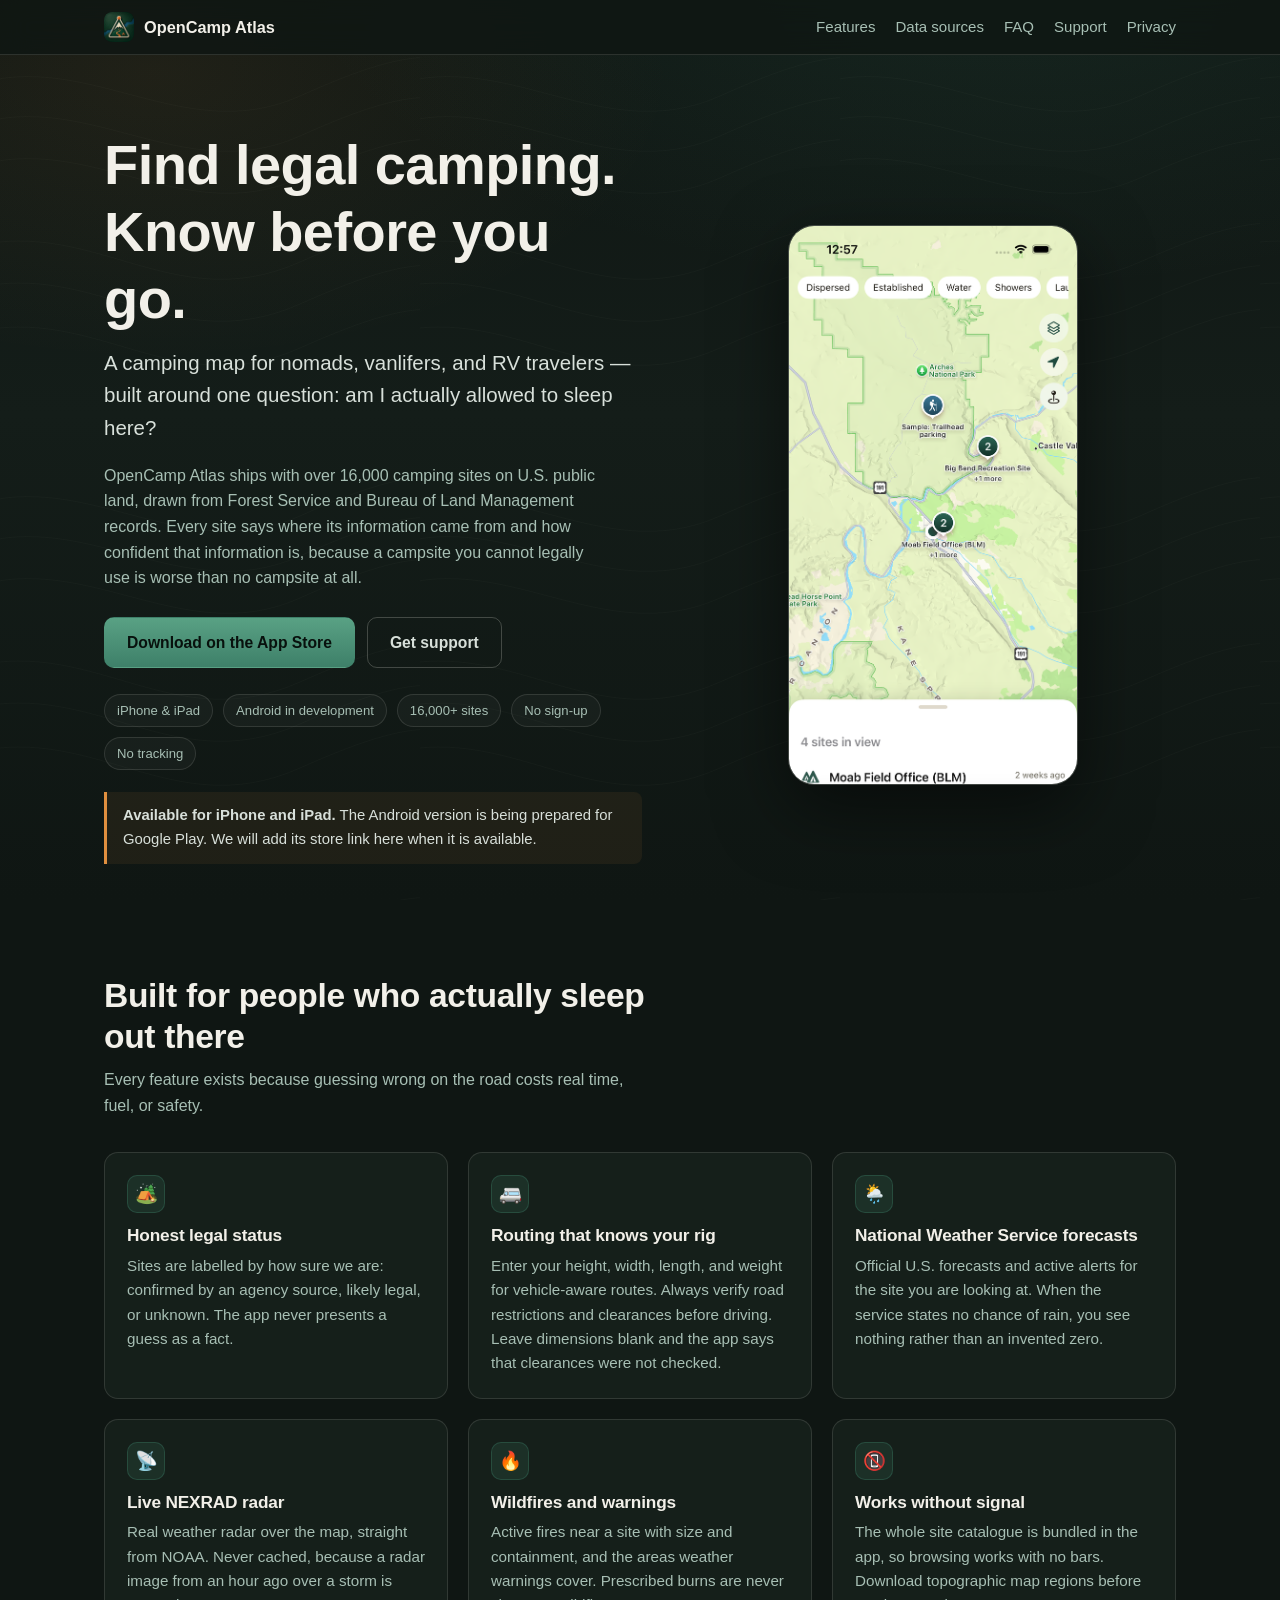
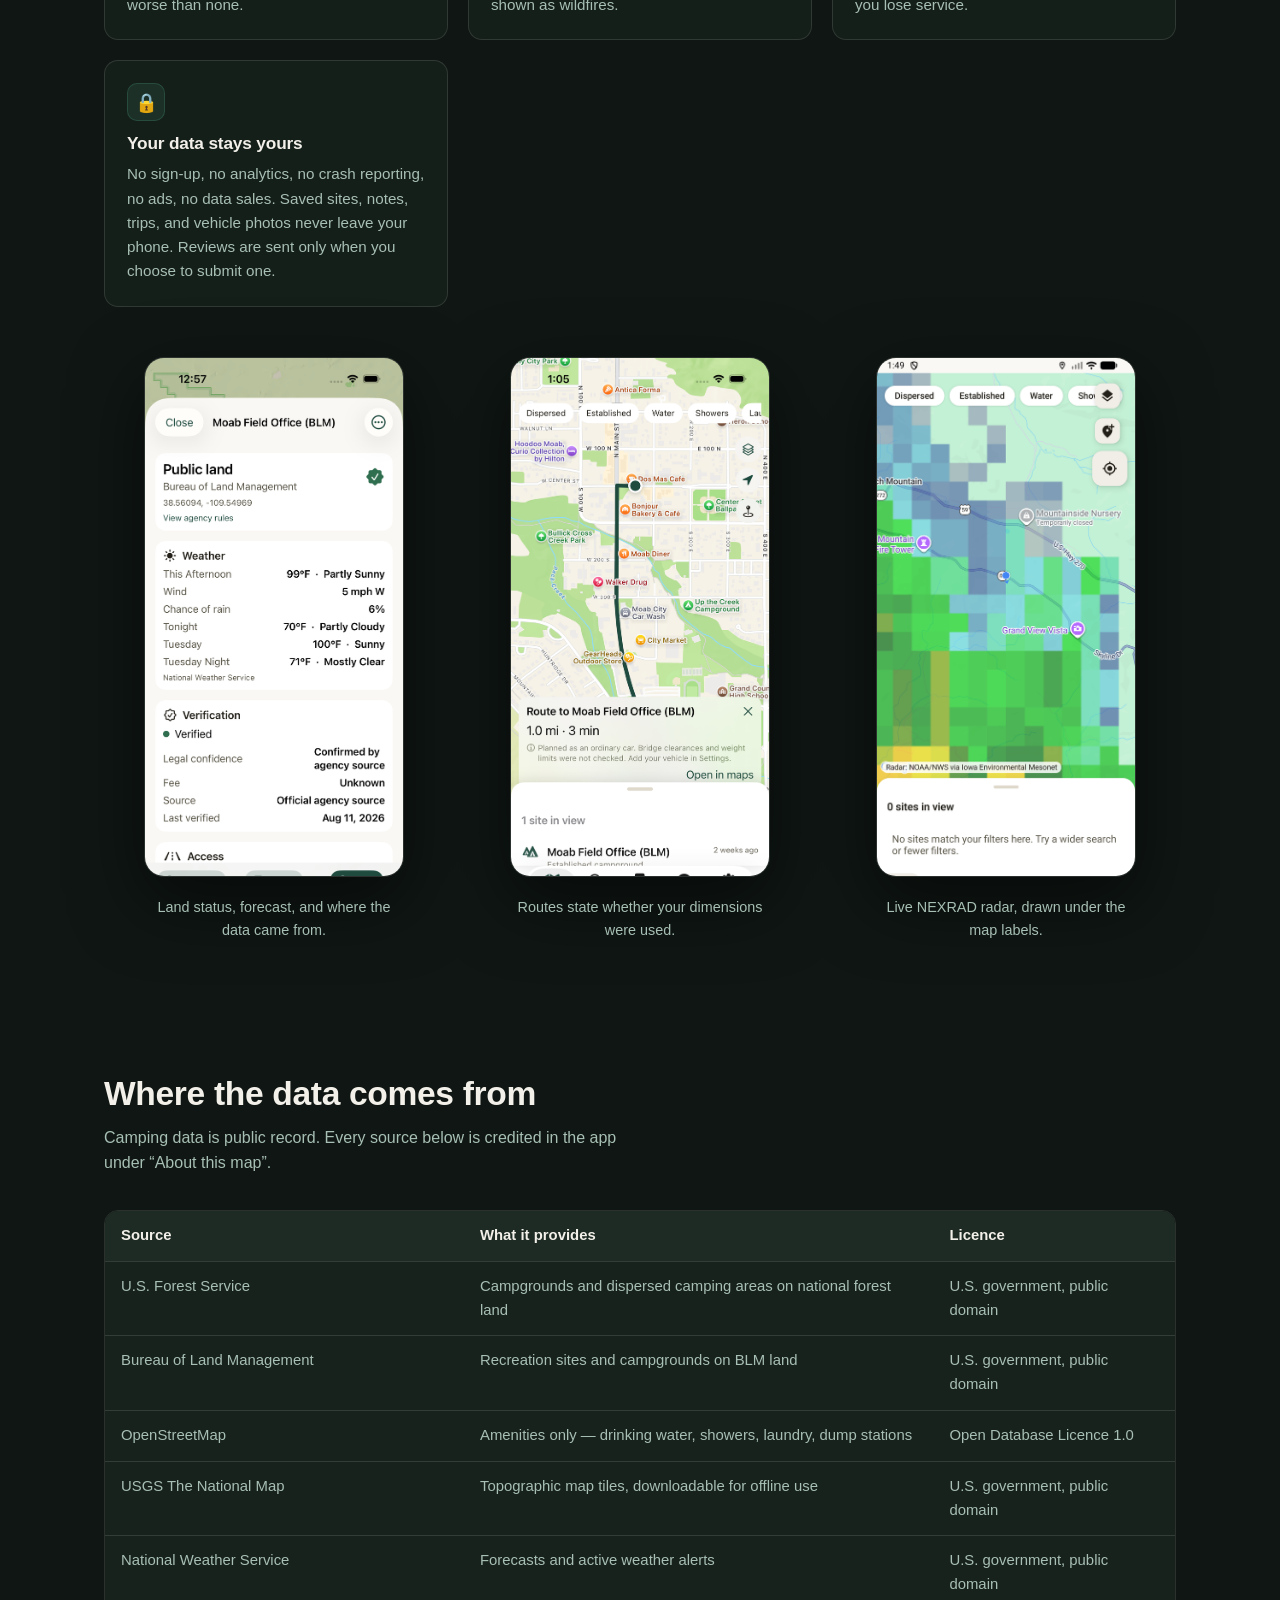
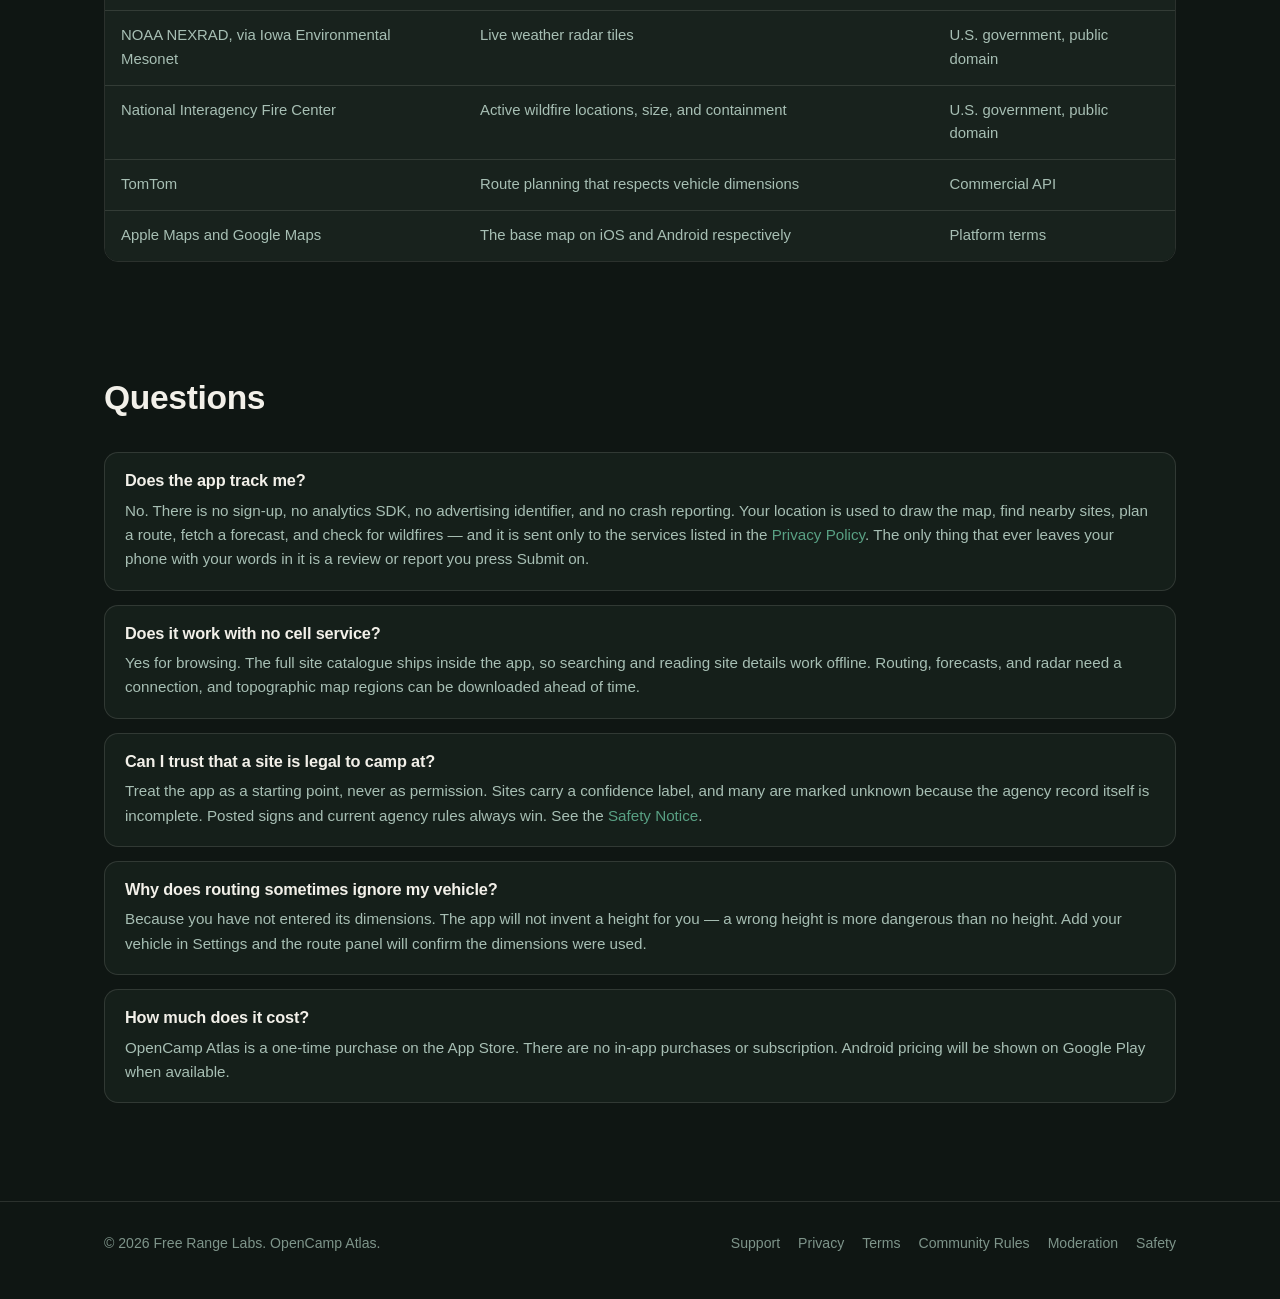
==== commit abea7782: "Update platform availability and privacy coverage" ====
--- a/index.html
+++ b/index.html
@@ -45,18 +45,19 @@
               you cannot legally use is worse than no campsite at all.
             </p>
             <div class="cta-row">
-              <a class="primary-button" href="#features">See what it does</a>
+              <a class="primary-button" href="https://apps.apple.com/us/app/opencamp-atlas/id6800853980">Download on the App Store</a>
               <a class="secondary-button" href="support.html">Get support</a>
             </div>
             <div class="hero-facts" aria-label="Highlights">
-              <span>iPhone, iPad &amp; Android</span>
+              <span>iPhone &amp; iPad</span>
+              <span>Android in development</span>
               <span>16,000+ sites</span>
               <span>No sign-up</span>
               <span>No tracking</span>
             </div>
             <p class="status-note">
-              <strong>In development.</strong> OpenCamp Atlas has not been released yet.
-              This site hosts the app's support, privacy, and terms pages.
+              <strong>Available for iPhone and iPad.</strong> The Android version is being prepared for Google Play.
+              We will add its store link here when it is available.
             </p>
           </div>
           <div class="shot-stack">
@@ -80,7 +81,7 @@
             <article class="feature">
               <div class="feature-icon" aria-hidden="true">🚐</div>
               <h3>Routing that knows your rig</h3>
-              <p>Enter your height, width, length, and weight, and routes avoid low bridges and weight limits. Leave them blank and the app says plainly that clearances were not checked.</p>
+              <p>Enter your height, width, length, and weight for vehicle-aware routes. Always verify road restrictions and clearances before driving. Leave dimensions blank and the app says that clearances were not checked.</p>
             </article>
             <article class="feature">
               <div class="feature-icon" aria-hidden="true">🌦️</div>
@@ -212,8 +213,8 @@
               <p>Because you have not entered its dimensions. The app will not invent a height for you — a wrong height is more dangerous than no height. Add your vehicle in Settings and the route panel will confirm the dimensions were used.</p>
             </article>
             <article class="faq-item">
-              <h3>Is it free?</h3>
-              <p>Yes. There are no in-app purchases and no subscription.</p>
+              <h3>How much does it cost?</h3>
+              <p>OpenCamp Atlas is a one-time purchase on the App Store. There are no in-app purchases or subscription. Android pricing will be shown on Google Play when available.</p>
             </article>
           </div>
         </div>
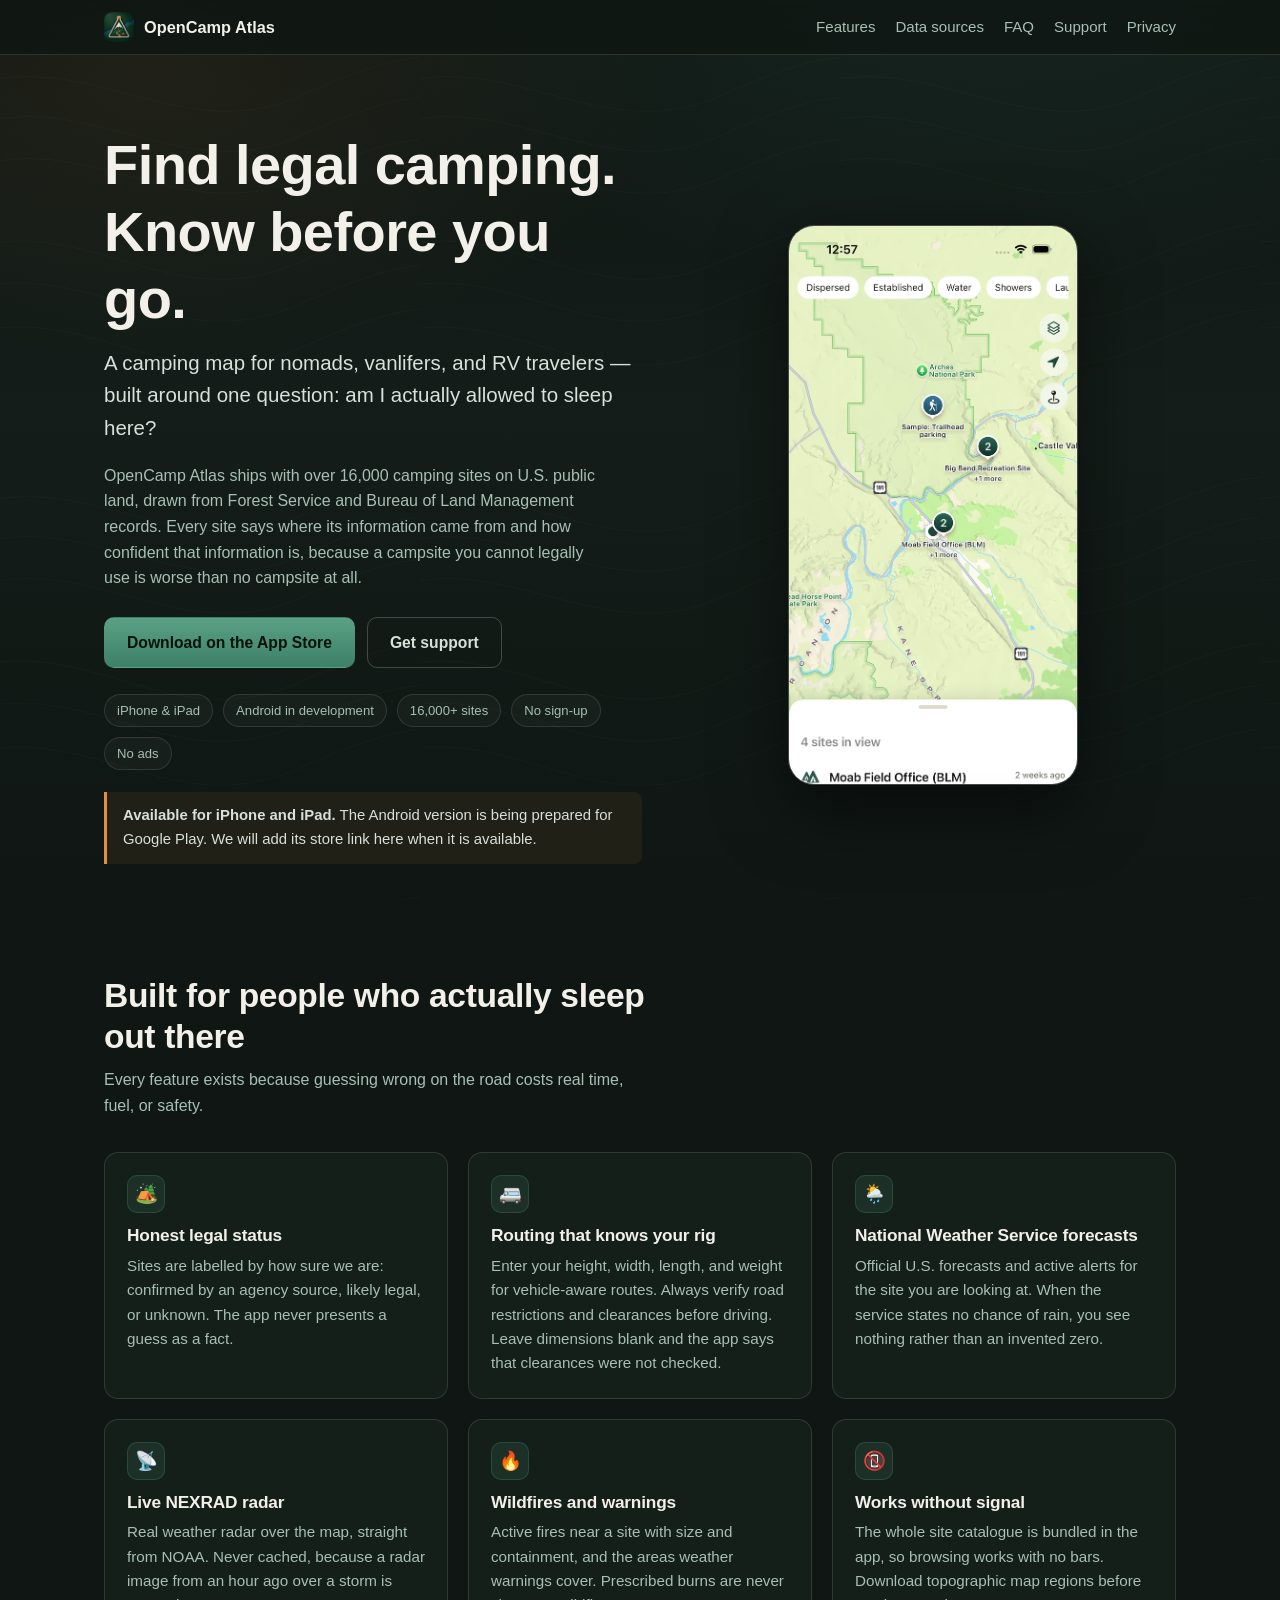
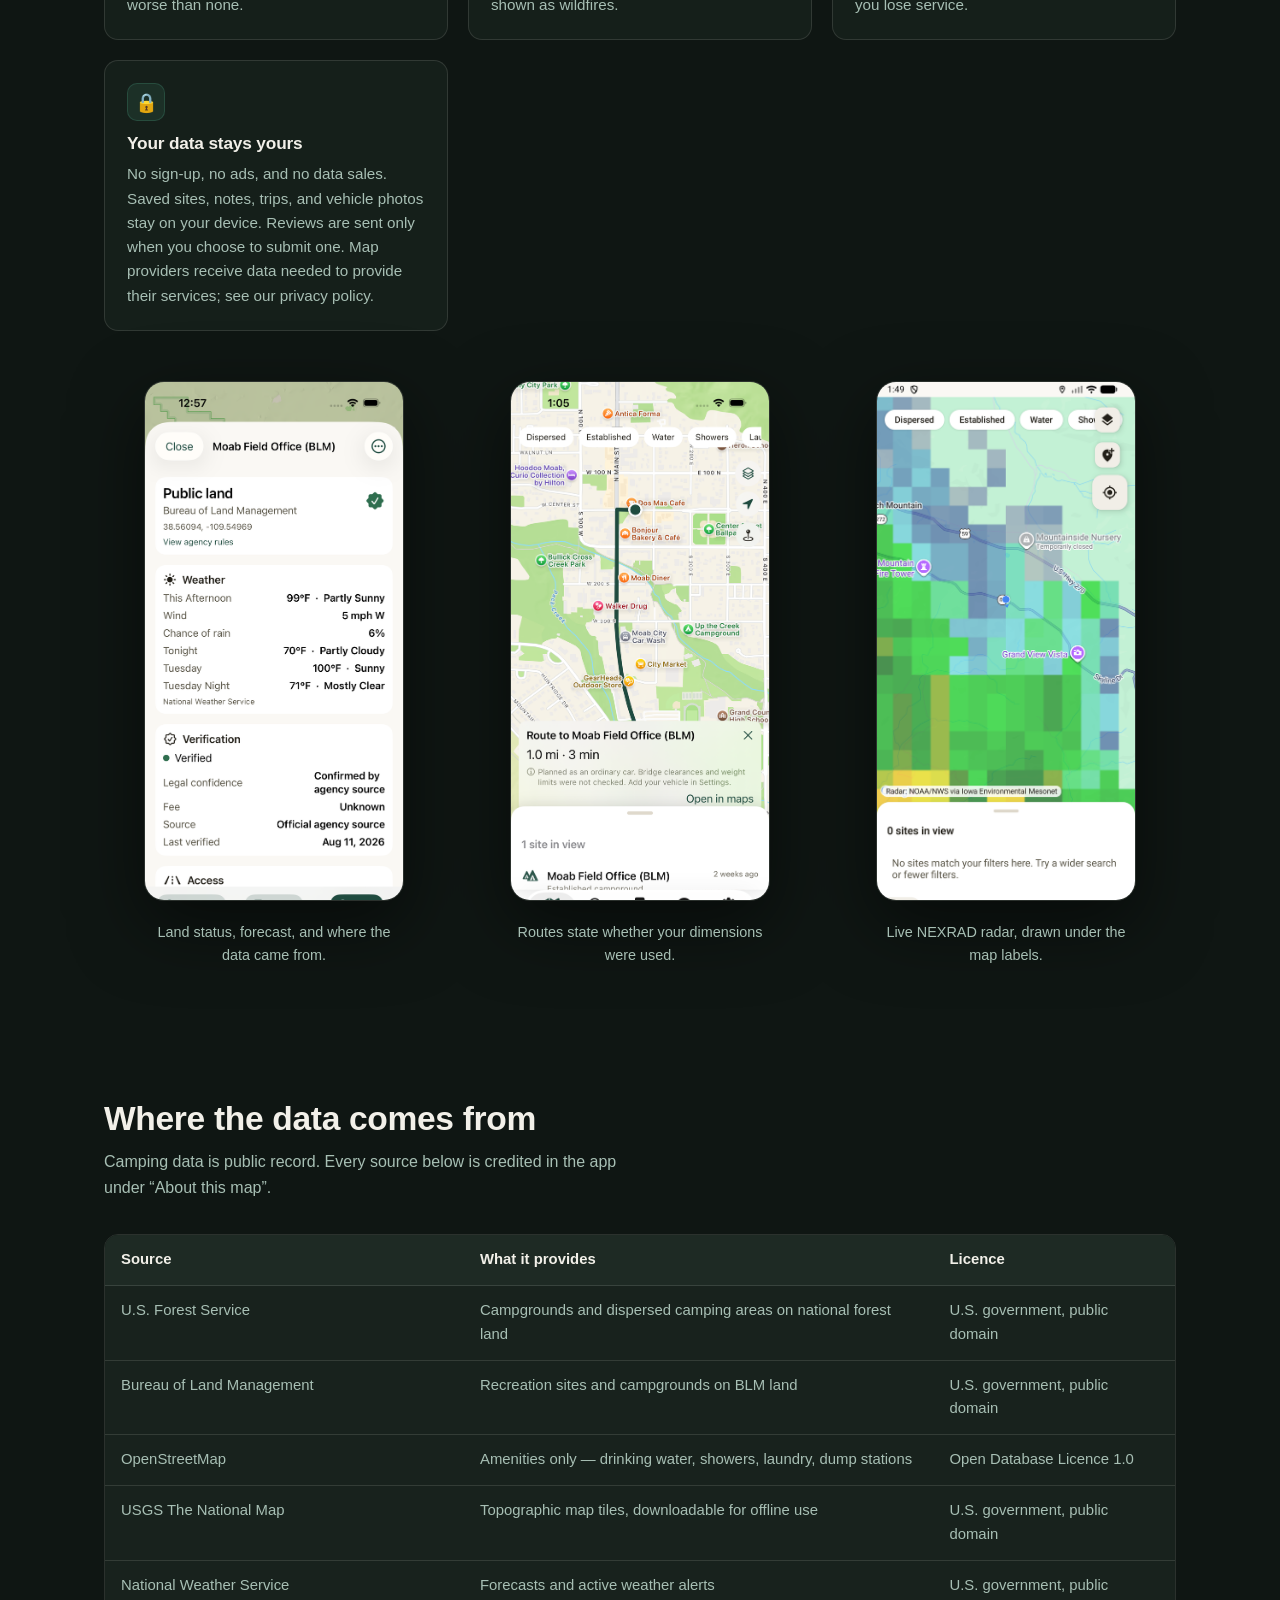
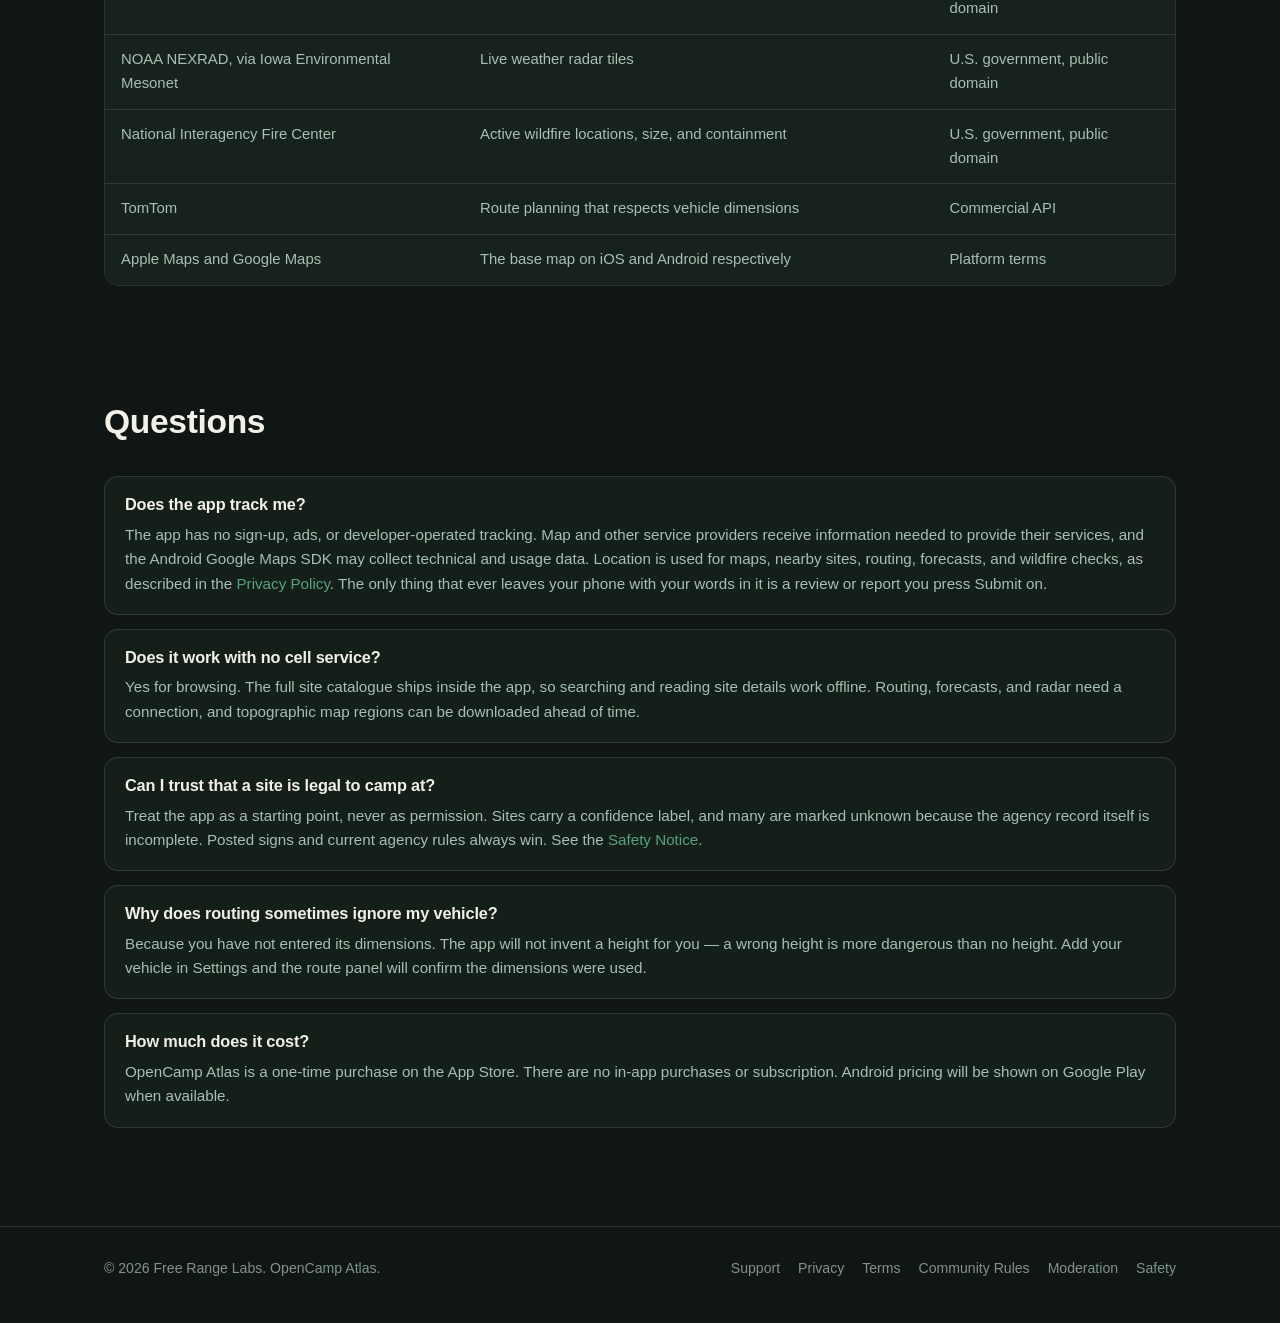
==== commit 8a2a8f1d: "Clarify Android map provider data disclosures" ====
--- a/index.html
+++ b/index.html
@@ -4,9 +4,9 @@
     <meta charset="utf-8">
     <meta name="viewport" content="width=device-width, initial-scale=1">
     <title>OpenCamp Atlas — Find legal camping. Know before you go.</title>
-    <meta name="description" content="OpenCamp Atlas maps over 16,000 dispersed and established camping sites on U.S. public land, with vehicle-aware routing, National Weather Service forecasts, live NEXRAD radar, and offline maps. No sign-up, no tracking.">
+    <meta name="description" content="OpenCamp Atlas maps over 16,000 dispersed and established camping sites on U.S. public land, with vehicle-aware routing, National Weather Service forecasts, live NEXRAD radar, and offline maps. No sign-up or ads.">
     <meta property="og:title" content="OpenCamp Atlas — Find legal camping. Know before you go.">
-    <meta property="og:description" content="Over 16,000 camping sites on U.S. public land, with vehicle-aware routing, NWS forecasts, live radar, and offline maps. No sign-up, no tracking.">
+    <meta property="og:description" content="Over 16,000 camping sites on U.S. public land, with vehicle-aware routing, NWS forecasts, live radar, and offline maps. No sign-up or ads.">
     <meta property="og:type" content="website">
     <meta property="og:url" content="https://noktirnal42.github.io/opencamp-atlas/">
     <meta property="og:image" content="https://noktirnal42.github.io/opencamp-atlas/assets/og-image.png">
@@ -53,7 +53,7 @@
               <span>Android in development</span>
               <span>16,000+ sites</span>
               <span>No sign-up</span>
-              <span>No tracking</span>
+              <span>No ads</span>
             </div>
             <p class="status-note">
               <strong>Available for iPhone and iPad.</strong> The Android version is being prepared for Google Play.
@@ -106,7 +106,7 @@
             <article class="feature">
               <div class="feature-icon" aria-hidden="true">🔒</div>
               <h3>Your data stays yours</h3>
-              <p>No sign-up, no analytics, no crash reporting, no ads, no data sales. Saved sites, notes, trips, and vehicle photos never leave your phone. Reviews are sent only when you choose to submit one.</p>
+              <p>No sign-up, no ads, and no data sales. Saved sites, notes, trips, and vehicle photos stay on your device. Reviews are sent only when you choose to submit one. Map providers receive data needed to provide their services; see our privacy policy.</p>
             </article>
           </div>
 
@@ -198,7 +198,7 @@
           <div class="faq-list">
             <article class="faq-item">
               <h3>Does the app track me?</h3>
-              <p>No. There is no sign-up, no analytics SDK, no advertising identifier, and no crash reporting. Your location is used to draw the map, find nearby sites, plan a route, fetch a forecast, and check for wildfires — and it is sent only to the services listed in the <a href="privacy.html">Privacy Policy</a>. The only thing that ever leaves your phone with your words in it is a review or report you press Submit on.</p>
+              <p>The app has no sign-up, ads, or developer-operated tracking. Map and other service providers receive information needed to provide their services, and the Android Google Maps SDK may collect technical and usage data. Location is used for maps, nearby sites, routing, forecasts, and wildfire checks, as described in the <a href="privacy.html">Privacy Policy</a>. The only thing that ever leaves your phone with your words in it is a review or report you press Submit on.</p>
             </article>
             <article class="faq-item">
               <h3>Does it work with no cell service?</h3>
